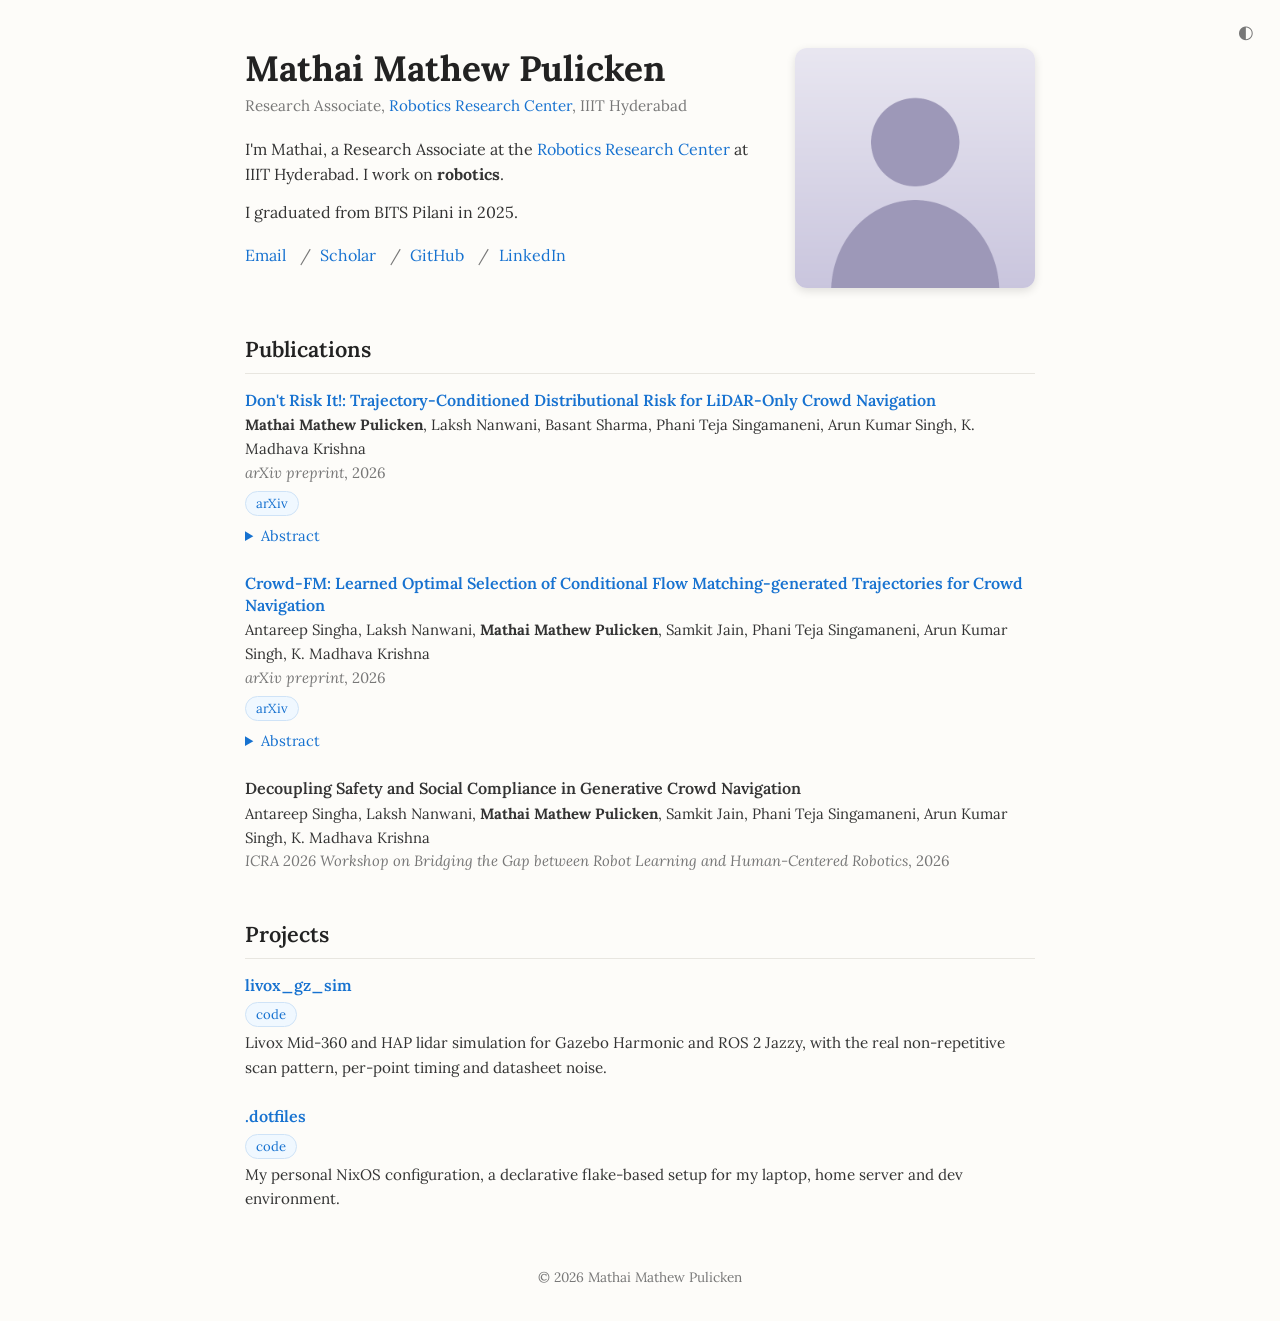
==== index.html @ 8f1a573b "initial commit" ====
<!DOCTYPE html>
<html lang="en">
<head>
  <meta charset="utf-8">
  <meta name="viewport" content="width=device-width, initial-scale=1">
  <title>Mathai Mathew Pulicken</title>
  <meta name="description" content="Mathai Mathew Pulicken, Research Associate at the Robotics Research Center, IIIT Hyderabad.">
  <meta name="theme-color" content="#fdfcf9">
  <link rel="preconnect" href="https://fonts.googleapis.com">
  <link rel="preconnect" href="https://fonts.gstatic.com" crossorigin>
  <link rel="stylesheet" href="https://fonts.googleapis.com/css2?family=Lora:ital,wght@0,400..700;1,400..700&display=swap">
  <link rel="stylesheet" href="style.css">
  <script>
    /* set the theme before first paint to avoid a flash */
    try {
      var t = localStorage.getItem("theme");
      if (!t && window.matchMedia("(prefers-color-scheme: dark)").matches) t = "dark";
      if (t) document.documentElement.dataset.theme = t;
    } catch (e) {}
  </script>
</head>
<body>
<button class="theme-toggle" type="button" aria-label="Toggle dark mode">◐</button>

<main class="container">

  <header class="profile">
    <img class="photo" src="assets/prof_pic.png" alt="Photo of Mathai Mathew Pulicken" width="240" height="240">
    <div class="about">
      <h1>Mathai Mathew Pulicken</h1>
      <p class="role">Research Associate, <a href="https://robotics.iiit.ac.in/">Robotics Research Center</a>, IIIT Hyderabad</p>
      <p>
        I'm Mathai, a Research Associate at the
        <a href="https://robotics.iiit.ac.in/">Robotics Research Center</a> at IIIT Hyderabad.
        I work on <strong>robotics</strong>. <!-- TODO: one-line research focus -->
      </p>
      <p>I graduated from BITS Pilani in 2025.</p>
      <!-- TODO: second paragraph on longer-term interests and things outside research -->
      <p class="links">
        <a href="mailto:mathewp8616@gmail.com">Email</a>
        <a href="https://scholar.google.com/citations?user=HgS-NVwAAAAJ">Scholar</a>
        <a href="https://github.com/mathaimp">GitHub</a>
        <a href="https://www.linkedin.com/in/mathai-mathew-pulicken/">LinkedIn</a>
      </p>
    </div>
  </header>

  <section id="publications">
    <h2>Publications</h2>
    <ol class="entries">

      <li class="entry">
        <div class="title"><a href="https://arxiv.org/abs/2610.40050">Don't Risk It!: Trajectory-Conditioned Distributional Risk for LiDAR-Only Crowd Navigation</a></div>
        <div class="authors"><strong>Mathai Mathew Pulicken</strong>, Laksh Nanwani, Basant Sharma, Phani Teja Singamaneni, Arun Kumar Singh, K. Madhava Krishna</div>
        <div class="venue"><em>arXiv preprint</em>, 2026</div>
        <div class="pills"><a href="https://arxiv.org/abs/2610.40050">arXiv</a></div>
        <details>
          <summary>Abstract</summary>
          <p>Efficient crowd navigation requires anticipating dynamic collision-free space without relying on fragile object tracking. We propose the Don't Risk It Planner (DRIP), an end-to-end LiDAR-only planning framework that couples occupancy forecasting with trajectory-conditioned clearance and uncertainty estimation. Operating directly on LiDAR-derived occupancy grid histories, DRIP predicts a distribution over minimum robot-obstacle clearance for candidate control sequences to evaluate collision risk. The model is trained using a risk cost that grounds predictive uncertainty directly in empirical collision outcomes rather than geometric regression alone. In closed-loop experiments with up to 45 pedestrians, DRIP achieves higher success rates with fewer collisions and reduced freezing behavior compared to state-of-the-art baselines.</p>
        </details>
      </li>

      <li class="entry">
        <div class="title"><a href="https://arxiv.org/abs/2602.06698">Crowd-FM: Learned Optimal Selection of Conditional Flow Matching-generated Trajectories for Crowd Navigation</a></div>
        <div class="authors">Antareep Singha, Laksh Nanwani, <strong>Mathai Mathew Pulicken</strong>, Samkit Jain, Phani Teja Singamaneni, Arun Kumar Singh, K. Madhava Krishna</div>
        <div class="venue"><em>arXiv preprint</em>, 2026</div>
        <div class="pills"><a href="https://arxiv.org/abs/2602.06698">arXiv</a></div>
        <details>
          <summary>Abstract</summary>
          <p>Safe and computationally efficient local planning for mobile robots in dense, unstructured human crowds remains a fundamental challenge. Moreover, ensuring that robot trajectories are similar to how a human moves will increase the acceptance of the robot in human environments. In this paper, we present Crowd-FM, a learning-based approach to address both safety and human-likeness challenges. Our approach has two novel components. First, we train a Conditional Flow-Matching (CFM) policy over a dataset of optimally controlled trajectories to learn a set of collision-free primitives that a robot can choose at any given scenario. The chosen optimal control solver can generate multi-modal collision-free trajectories, allowing the CFM policy to learn a diverse set of maneuvers. Secondly, we learn a score function over a dataset of human demonstration trajectories that provides a human-likeness score for the flow primitives. At inference time, computing the optimal trajectory requires selecting the one with the highest score.</p>
        </details>
      </li>

      <li class="entry">
        <div class="title">Decoupling Safety and Social Compliance in Generative Crowd Navigation</div>
        <!-- TODO: confirm full author list (Scholar truncates it) -->
        <div class="authors">Antareep Singha, Laksh Nanwani, <strong>Mathai Mathew Pulicken</strong>, Samkit Jain, Phani Teja Singamaneni, Arun Kumar Singh, K. Madhava Krishna</div>
        <div class="venue"><em>ICRA 2026 Workshop on Bridging the Gap between Robot Learning and Human-Centered Robotics</em>, 2026</div>
      </li>

    </ol>
  </section>

  <section id="projects">
    <h2>Projects</h2>
    <ol class="entries">

      <li class="entry">
        <div class="title"><a href="https://github.com/mathaimp/livox_gz_sim">livox_gz_sim</a></div>
        <div class="pills"><a href="https://github.com/mathaimp/livox_gz_sim">code</a></div>
        <p class="summary">Livox Mid-360 and HAP lidar simulation for Gazebo Harmonic and ROS 2 Jazzy, with the real non-repetitive scan pattern, per-point timing and datasheet noise.</p>
      </li>

      <li class="entry">
        <div class="title"><a href="https://github.com/mathaimp/.dotfiles">.dotfiles</a></div>
        <div class="pills"><a href="https://github.com/mathaimp/.dotfiles">code</a></div>
        <p class="summary">My personal NixOS configuration, a declarative flake-based setup for my laptop, home server and dev environment.</p>
      </li>

    </ol>
  </section>

  <footer>© 2026 Mathai Mathew Pulicken</footer>
</main>

<script>
  (function () {
    var root = document.documentElement;
    document.querySelector(".theme-toggle").addEventListener("click", function () {
      var next = root.dataset.theme === "dark" ? "light" : "dark";
      root.dataset.theme = next;
      try { localStorage.setItem("theme", next); } catch (e) {}
    });
  })();
</script>
</body>
</html>
---- style.css ----
:root {
  color-scheme: light;
  --bg: #fdfcf9;
  --text: #333;
  --heading: #222;
  --muted: #777;
  --rule: #e8e6e0;
  --link: #1772d0;
  --link-hover: #f09228;
  --pill-bg: #f0f8ff;
  --pill-border: #cfe3f7;
}
:root[data-theme="dark"] {
  color-scheme: dark;
  --bg: #1a1b1e;
  --text: #d6d4cf;
  --heading: #f2f0eb;
  --muted: #8d8b86;
  --rule: #2b2c30;
  --link: #6aaef5;
  --link-hover: #ffb29e;
  --pill-bg: #26272b;
  --pill-border: #34353a;
}

* { box-sizing: border-box; }

body {
  margin: 0;
  background: var(--bg);
  color: var(--text);
  font-family: "Lora", Georgia, serif;
  font-size: 16px;
  line-height: 1.6;
  -webkit-font-smoothing: antialiased;
}

.container { max-width: 850px; margin: 0 auto; padding: 48px 30px 32px; }

a { color: var(--link); text-decoration: none; transition: color .15s; }
a:hover { color: var(--link-hover); text-decoration: underline; text-underline-offset: 2px; }
a:focus-visible, button:focus-visible, summary:focus-visible {
  outline: 2px solid var(--link); outline-offset: 2px; border-radius: 2px;
}

h1 { margin: 0 0 4px; font-size: clamp(1.6rem, 1.2rem + 1.6vw, 2.2rem); line-height: 1.2; color: var(--heading); }
h2 {
  margin: 44px 0 16px; padding-bottom: 6px;
  font-size: 1.35rem; font-weight: 600; color: var(--heading);
  border-bottom: 1px solid var(--rule);
}

.theme-toggle {
  position: absolute; top: 14px; right: 16px;
  width: 36px; height: 36px; padding: 0;
  border: 1px solid transparent; border-radius: 50%;
  background: none; color: var(--muted); font-size: 18px; cursor: pointer;
}
.theme-toggle:hover { color: var(--link-hover); border-color: var(--rule); }

.profile { display: flex; flex-direction: row-reverse; gap: 40px; align-items: flex-start; }
.photo { flex-shrink: 0; width: 240px; height: 240px; object-fit: cover; border-radius: 12px; box-shadow: 0 3px 10px rgba(0,0,0,.12); }
.about { flex: 1; min-width: 0; }
.about p { margin: 0 0 12px; }
.role { color: var(--muted); font-size: .95rem; margin-bottom: 18px !important; }
.links { margin-top: 18px !important; }
.links a + a::before { content: "/"; margin: 0 .6rem; color: var(--muted); }

.entries { list-style: none; margin: 0; padding: 0; }
.entry { margin-bottom: 26px; }
.title { font-weight: 600; line-height: 1.35; }
.authors { font-size: .93rem; margin-top: 2px; }
.venue { font-size: .93rem; color: var(--muted); }
.summary { margin: 4px 0 0; font-size: .95rem; }

.pills { margin-top: 6px; display: flex; gap: 8px; flex-wrap: wrap; }
.pills a {
  padding: 1px 10px; font-size: .82rem;
  background: var(--pill-bg); border: 1px solid var(--pill-border); border-radius: 999px;
}
.pills a:hover { text-decoration: none; }

details { margin-top: 8px; font-size: .92rem; }
summary { cursor: pointer; color: var(--link); width: max-content; }
details p { margin: 8px 0 0; text-align: justify; hyphens: auto; }

footer { margin-top: 56px; color: var(--muted); font-size: .85rem; text-align: center; }

@media (max-width: 640px) {
  .profile { flex-direction: column-reverse; align-items: center; gap: 24px; }
  .photo { width: 180px; height: 180px; }
  .about { width: 100%; }
  details p { text-align: left; }
}
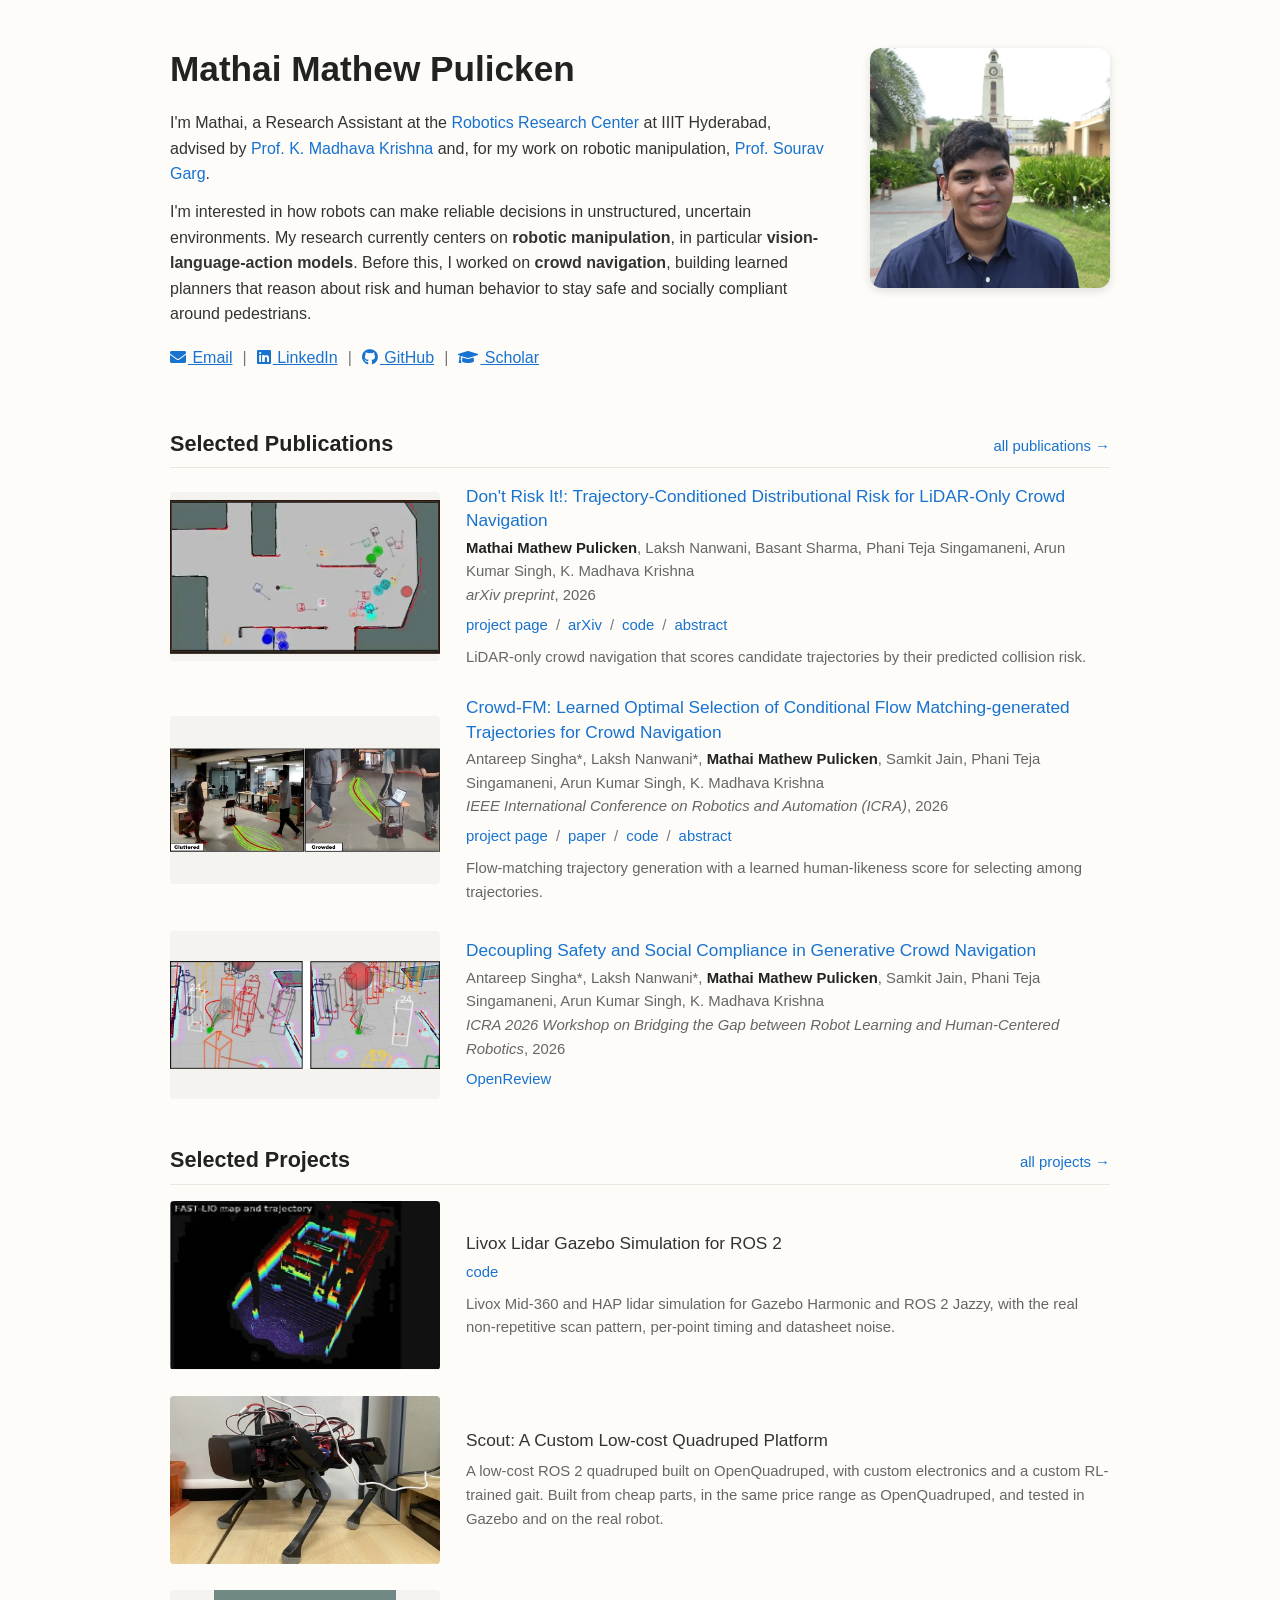
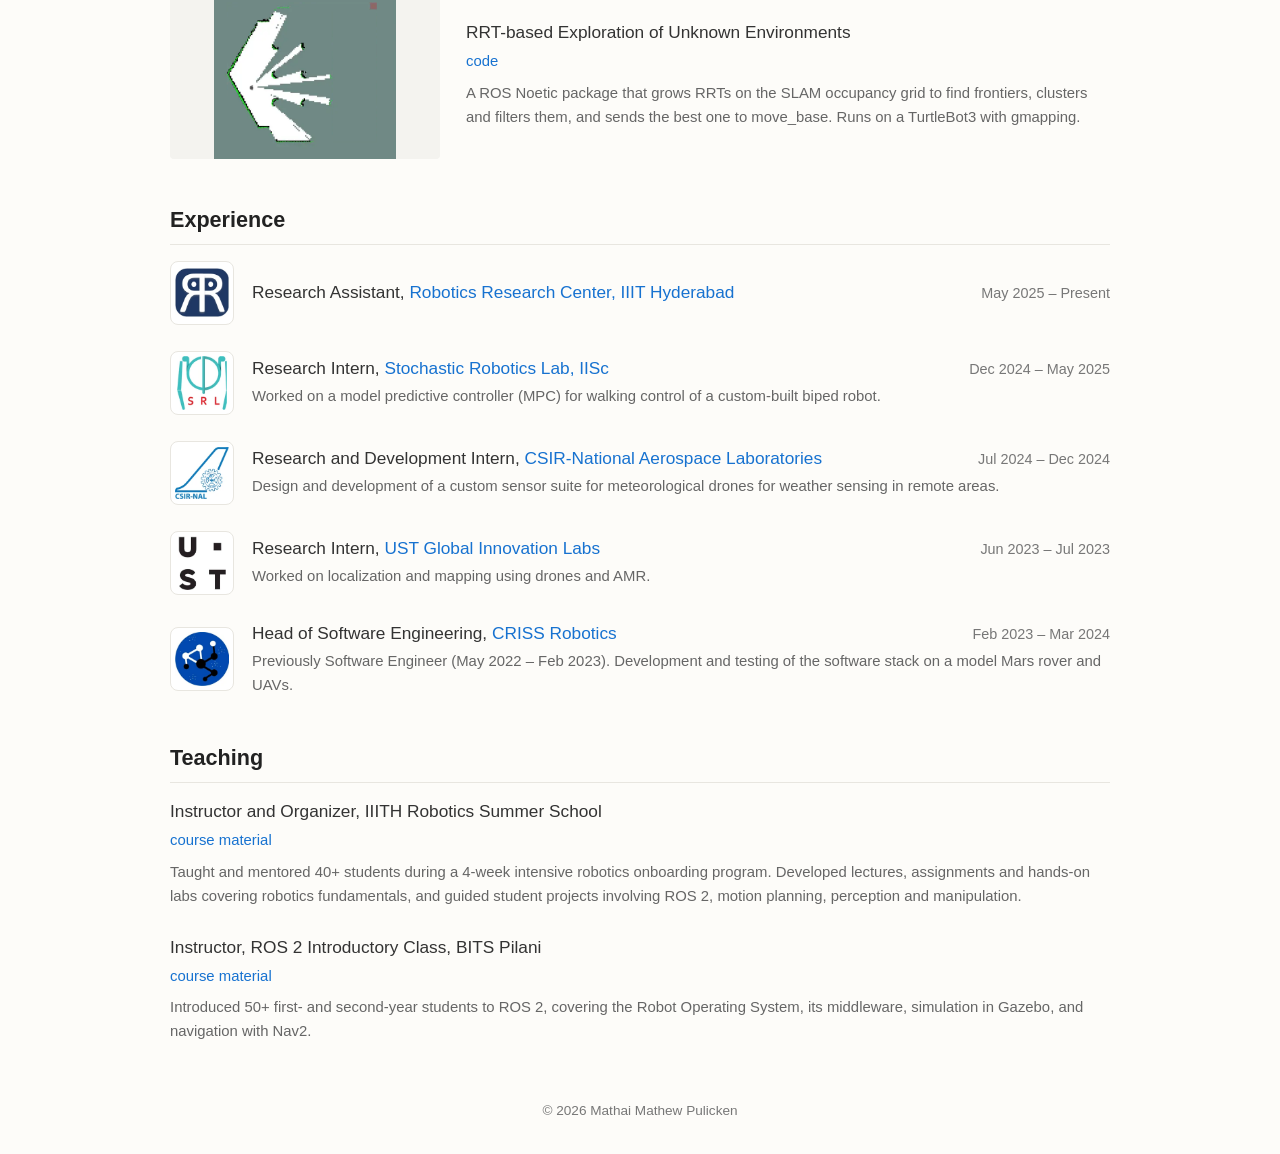
==== commit cb25bed9: "Added Info" ====
--- a/index.html
+++ b/index.html
@@ -4,97 +4,178 @@
   <meta charset="utf-8">
   <meta name="viewport" content="width=device-width, initial-scale=1">
   <title>Mathai Mathew Pulicken</title>
-  <meta name="description" content="Mathai Mathew Pulicken, Research Associate at the Robotics Research Center, IIIT Hyderabad.">
+  <meta name="description" content="Mathai Mathew Pulicken, Research Assistant at the Robotics Research Center, IIIT Hyderabad.">
   <meta name="theme-color" content="#fdfcf9">
-  <link rel="preconnect" href="https://fonts.googleapis.com">
-  <link rel="preconnect" href="https://fonts.gstatic.com" crossorigin>
-  <link rel="stylesheet" href="https://fonts.googleapis.com/css2?family=Lora:ital,wght@0,400..700;1,400..700&display=swap">
-  <link rel="stylesheet" href="style.css">
-  <script>
-    /* set the theme before first paint to avoid a flash */
-    try {
-      var t = localStorage.getItem("theme");
-      if (!t && window.matchMedia("(prefers-color-scheme: dark)").matches) t = "dark";
-      if (t) document.documentElement.dataset.theme = t;
-    } catch (e) {}
-  </script>
+  <link rel="stylesheet" href="https://cdnjs.cloudflare.com/ajax/libs/font-awesome/5.15.4/css/all.min.css">
+  <link rel="icon" type="image/svg+xml" href="favicon.svg">
+  <link rel="icon" href="favicon.ico" sizes="48x48 32x32 16x16">
+  <link rel="stylesheet" href="style.css?v=18">
 </head>
 <body>
-<button class="theme-toggle" type="button" aria-label="Toggle dark mode">◐</button>
 
 <main class="container">
 
   <header class="profile">
-    <img class="photo" src="assets/prof_pic.png" alt="Photo of Mathai Mathew Pulicken" width="240" height="240">
+    <img class="photo" src="assets/prof_pic.webp" alt="Photo of Mathai Mathew Pulicken" width="240" height="240">
     <div class="about">
       <h1>Mathai Mathew Pulicken</h1>
-      <p class="role">Research Associate, <a href="https://robotics.iiit.ac.in/">Robotics Research Center</a>, IIIT Hyderabad</p>
       <p>
-        I'm Mathai, a Research Associate at the
-        <a href="https://robotics.iiit.ac.in/">Robotics Research Center</a> at IIIT Hyderabad.
-        I work on <strong>robotics</strong>. <!-- TODO: one-line research focus -->
+        I'm Mathai, a Research Assistant at the
+        <a href="https://robotics.iiit.ac.in/">Robotics Research Center</a> at IIIT Hyderabad, advised by <a href="https://scholar.google.com/citations?user=QDuPGHwAAAAJ">Prof. K. Madhava Krishna</a> and, for my work on robotic manipulation, <a href="https://scholar.google.com/citations?user=oVS3HHIAAAAJ&amp;hl=en">Prof. Sourav Garg</a>.
       </p>
-      <p>I graduated from BITS Pilani in 2025.</p>
-      <!-- TODO: second paragraph on longer-term interests and things outside research -->
+      <p>
+        I'm interested in how robots can make reliable decisions in unstructured, uncertain environments.
+        My research currently centers on <strong>robotic manipulation</strong>, in particular <strong>vision-language-action models</strong>.
+        <!-- TODO: add etv to the line above once expanded -->
+        Before this, I worked on <strong>crowd navigation</strong>, building learned planners that reason about risk and human behavior to stay safe and socially compliant around pedestrians.
+        <!-- TODO: optional sentence on longer-term interests -->
+      </p>
       <p class="links">
-        <a href="mailto:mathewp8616@gmail.com">Email</a>
-        <a href="https://scholar.google.com/citations?user=HgS-NVwAAAAJ">Scholar</a>
-        <a href="https://github.com/mathaimp">GitHub</a>
-        <a href="https://www.linkedin.com/in/mathai-mathew-pulicken/">LinkedIn</a>
+        <a href="mailto:mathewp8616@gmail.com"><i class="fas fa-envelope"></i> Email</a>
+        <span class="sep">|</span>
+        <a href="https://www.linkedin.com/in/mathai-mathew-pulicken/"><i class="fab fa-linkedin"></i> LinkedIn</a>
+        <span class="sep">|</span>
+        <a href="https://github.com/mathaimp"><i class="fab fa-github"></i> GitHub</a>
+        <span class="sep">|</span>
+        <a href="https://scholar.google.com/citations?user=HgS-NVwAAAAJ"><i class="fas fa-graduation-cap"></i> Scholar</a>
       </p>
     </div>
   </header>
 
   <section id="publications">
-    <h2>Publications</h2>
+    <div class="section-head"><h2>Selected Publications</h2><a class="all" href="publications.html">all publications →</a></div>
     <ol class="entries">
 
-      <li class="entry">
+      <li class="entry has-thumb">
+        <a class="thumb" href="https://arxiv.org/abs/2610.40050"><img src="assets/img/drip.webp" alt="DRIP planning among pedestrians in simulation" loading="lazy"></a>
+        <div class="body">
         <div class="title"><a href="https://arxiv.org/abs/2610.40050">Don't Risk It!: Trajectory-Conditioned Distributional Risk for LiDAR-Only Crowd Navigation</a></div>
         <div class="authors"><strong>Mathai Mathew Pulicken</strong>, Laksh Nanwani, Basant Sharma, Phani Teja Singamaneni, Arun Kumar Singh, K. Madhava Krishna</div>
         <div class="venue"><em>arXiv preprint</em>, 2026</div>
-        <div class="pills"><a href="https://arxiv.org/abs/2610.40050">arXiv</a></div>
-        <details>
-          <summary>Abstract</summary>
-          <p>Efficient crowd navigation requires anticipating dynamic collision-free space without relying on fragile object tracking. We propose the Don't Risk It Planner (DRIP), an end-to-end LiDAR-only planning framework that couples occupancy forecasting with trajectory-conditioned clearance and uncertainty estimation. Operating directly on LiDAR-derived occupancy grid histories, DRIP predicts a distribution over minimum robot-obstacle clearance for candidate control sequences to evaluate collision risk. The model is trained using a risk cost that grounds predictive uncertainty directly in empirical collision outcomes rather than geometric regression alone. In closed-loop experiments with up to 45 pedestrians, DRIP achieves higher success rates with fewer collisions and reduced freezing behavior compared to state-of-the-art baselines.</p>
-        </details>
+        <div class="pills"><a href="https://dont-risk-it-planner.github.io">project page</a><a href="https://arxiv.org/abs/2610.40050">arXiv</a><a href="https://github.com/dont-risk-it-planner/drip">code</a><a href="#" class="abs-toggle" aria-expanded="false">abstract</a></div>
+        <p class="summary">LiDAR-only crowd navigation that scores candidate trajectories by their predicted collision risk.</p>
+        <div class="abstract" hidden><p>Efficient crowd navigation requires anticipating dynamic collision-free space without relying on fragile object tracking. We propose the Don't Risk It Planner (DRIP), an end-to-end LiDAR-only planning framework that couples occupancy forecasting with trajectory-conditioned clearance and uncertainty estimation. Operating directly on LiDAR-derived occupancy grid histories, DRIP predicts a distribution over minimum robot-obstacle clearance for candidate control sequences to evaluate collision risk. The model is trained using a risk cost that grounds predictive uncertainty directly in empirical collision outcomes rather than geometric regression alone. In closed-loop experiments with up to 45 pedestrians, DRIP achieves higher success rates with fewer collisions and reduced freezing behavior compared to state-of-the-art baselines.</p></div>
+      </div>
       </li>
 
-      <li class="entry">
-        <div class="title"><a href="https://arxiv.org/abs/2602.06698">Crowd-FM: Learned Optimal Selection of Conditional Flow Matching-generated Trajectories for Crowd Navigation</a></div>
-        <div class="authors">Antareep Singha, Laksh Nanwani, <strong>Mathai Mathew Pulicken</strong>, Samkit Jain, Phani Teja Singamaneni, Arun Kumar Singh, K. Madhava Krishna</div>
-        <div class="venue"><em>arXiv preprint</em>, 2026</div>
-        <div class="pills"><a href="https://arxiv.org/abs/2602.06698">arXiv</a></div>
-        <details>
-          <summary>Abstract</summary>
-          <p>Safe and computationally efficient local planning for mobile robots in dense, unstructured human crowds remains a fundamental challenge. Moreover, ensuring that robot trajectories are similar to how a human moves will increase the acceptance of the robot in human environments. In this paper, we present Crowd-FM, a learning-based approach to address both safety and human-likeness challenges. Our approach has two novel components. First, we train a Conditional Flow-Matching (CFM) policy over a dataset of optimally controlled trajectories to learn a set of collision-free primitives that a robot can choose at any given scenario. The chosen optimal control solver can generate multi-modal collision-free trajectories, allowing the CFM policy to learn a diverse set of maneuvers. Secondly, we learn a score function over a dataset of human demonstration trajectories that provides a human-likeness score for the flow primitives. At inference time, computing the optimal trajectory requires selecting the one with the highest score.</p>
-        </details>
+      <li class="entry has-thumb">
+        <a class="thumb" href="https://doi.org/10.1109/ICRA57385.2026.11696381"><img src="assets/img/crowdfm.webp" alt="Crowd-FM trajectories on a real robot in a cluttered and a crowded scene" loading="lazy"></a>
+        <div class="body">
+        <div class="title"><a href="https://doi.org/10.1109/ICRA57385.2026.11696381">Crowd-FM: Learned Optimal Selection of Conditional Flow Matching-generated Trajectories for Crowd Navigation</a></div>
+        <div class="authors">Antareep Singha*, Laksh Nanwani*, <strong>Mathai Mathew Pulicken</strong>, Samkit Jain, Phani Teja Singamaneni, Arun Kumar Singh, K. Madhava Krishna</div>
+        <div class="venue"><em>IEEE International Conference on Robotics and Automation (ICRA)</em>, 2026</div>
+        <div class="pills"><a href="https://smart-wheelchair-rrc.github.io/crowdfm-webpage/">project page</a><a href="https://doi.org/10.1109/ICRA57385.2026.11696381">paper</a><a href="https://github.com/Smart-Wheelchair-RRC/crowd-fm">code</a><a href="#" class="abs-toggle" aria-expanded="false">abstract</a></div>
+        <p class="summary">Flow-matching trajectory generation with a learned human-likeness score for selecting among trajectories.</p>
+        <div class="abstract" hidden><p>Safe and computationally efficient local planning for mobile robots in dense, unstructured human crowds remains a fundamental challenge. Moreover, ensuring that robot trajectories are similar to how a human moves will increase the acceptance of the robot in human environments. In this paper, we present Crowd-FM, a learning-based approach to address both safety and human-likeness challenges. Our approach has two novel components. First, we train a Conditional Flow-Matching (CFM) policy over a dataset of optimally controlled trajectories to learn a set of collision-free primitives that a robot can choose at any given scenario. The chosen optimal control solver can generate multi-modal collision-free trajectories, allowing the CFM policy to learn a diverse set of maneuvers. Secondly, we learn a score function over a dataset of human demonstration trajectories that provides a human-likeness score for the flow primitives. At inference time, computing the optimal trajectory requires selecting the one with the highest score.</p></div>
+      </div>
       </li>
 
-      <li class="entry">
-        <div class="title">Decoupling Safety and Social Compliance in Generative Crowd Navigation</div>
-        <!-- TODO: confirm full author list (Scholar truncates it) -->
-        <div class="authors">Antareep Singha, Laksh Nanwani, <strong>Mathai Mathew Pulicken</strong>, Samkit Jain, Phani Teja Singamaneni, Arun Kumar Singh, K. Madhava Krishna</div>
+      <li class="entry has-thumb">
+        <a class="thumb" href="https://openreview.net/forum?id=SydJVHa2wr"><img src="assets/img/decoupling.webp" alt="Candidate trajectories in a simulated crowd with tracked pedestrians" loading="lazy"></a>
+        <div class="body">
+        <div class="title"><a href="https://openreview.net/forum?id=SydJVHa2wr">Decoupling Safety and Social Compliance in Generative Crowd Navigation</a></div>
+        <div class="authors">Antareep Singha*, Laksh Nanwani*, <strong>Mathai Mathew Pulicken</strong>, Samkit Jain, Phani Teja Singamaneni, Arun Kumar Singh, K. Madhava Krishna</div>
         <div class="venue"><em>ICRA 2026 Workshop on Bridging the Gap between Robot Learning and Human-Centered Robotics</em>, 2026</div>
+        <div class="pills"><a href="https://openreview.net/forum?id=SydJVHa2wr">OpenReview</a></div>
+        </div>
       </li>
 
     </ol>
   </section>
 
   <section id="projects">
-    <h2>Projects</h2>
+    <div class="section-head"><h2>Selected Projects</h2><a class="all" href="projects.html">all projects →</a></div>
+    <ol class="entries">
+
+      <li class="entry has-thumb">
+        <a class="thumb" href="https://github.com/mathaimp/livox_gz_sim"><img src="assets/img/livox.webp" alt="FAST-LIO point-cloud map built from a simulated Livox HAP" loading="lazy"></a>
+        <div class="body">
+        <div class="title">Livox Lidar Gazebo Simulation for ROS 2</div>
+        <div class="pills"><a href="https://github.com/mathaimp/livox_gz_sim">code</a></div>
+        <p class="summary">Livox Mid-360 and HAP lidar simulation for Gazebo Harmonic and ROS 2 Jazzy, with the real non-repetitive scan pattern, per-point timing and datasheet noise.</p>
+      </div>
+      </li>
+
+      <li class="entry has-thumb">
+        <div class="thumb"><img src="assets/img/scout.webp" alt="Scout, a 3D-printed quadruped robot with exposed wiring on a lab bench" loading="lazy"></div>
+        <div class="body">
+        <div class="title">Scout: A Custom Low-cost Quadruped Platform</div>
+        <p class="summary">A low-cost ROS 2 quadruped built on OpenQuadruped, with custom electronics and a custom RL-trained gait. Built from cheap parts, in the same price range as OpenQuadruped, and tested in Gazebo and on the real robot.</p>
+      </div>
+      </li>
+
+      <li class="entry has-thumb">
+        <a class="thumb" href="https://github.com/mathaimp/rrt_explorer"><img src="assets/img/rrt.webp" alt="TurtleBot3 exploring turtlebot3_world in Gazebo, with the RRT tree, frontier clusters and planned path overlaid" loading="lazy"></a>
+        <div class="body">
+        <div class="title">RRT-based Exploration of Unknown Environments</div>
+        <div class="pills"><a href="https://github.com/mathaimp/rrt_explorer">code</a></div>
+        <p class="summary">A ROS Noetic package that grows RRTs on the SLAM occupancy grid to find frontiers, clusters and filters them, and sends the best one to move_base. Runs on a TurtleBot3 with gmapping.</p>
+      </div>
+      </li>
+
+    </ol>
+  </section>
+
+  <section id="experience">
+    <h2>Experience</h2>
+    <ol class="entries">
+
+      <li class="entry has-logo">
+        <img class="logo" src="assets/logos/rrc.webp" alt="Robotics Research Center logo" loading="lazy">
+        <div class="body">
+          <div class="exp-head"><div class="title">Research Assistant, <a href="https://robotics.iiit.ac.in/">Robotics Research Center, IIIT Hyderabad</a></div><span class="date">May 2025 – Present</span></div>
+        </div>
+      </li>
+
+      <li class="entry has-logo">
+        <img class="logo" src="assets/logos/stoch.webp" alt="Stochastic Robotics Lab logo" loading="lazy">
+        <div class="body">
+          <div class="exp-head"><div class="title">Research Intern, <a href="https://www.stochlab.com/">Stochastic Robotics Lab, IISc</a></div><span class="date">Dec 2024 – May 2025</span></div>
+          <p class="summary">Worked on a model predictive controller (MPC) for walking control of a custom-built biped robot.</p>
+        </div>
+      </li>
+
+      <li class="entry has-logo">
+        <img class="logo" src="assets/logos/nal.webp" alt="CSIR-NAL logo" loading="lazy">
+        <div class="body">
+          <div class="exp-head"><div class="title">Research and Development Intern, <a href="https://www.nal.res.in/">CSIR-National Aerospace Laboratories</a></div><span class="date">Jul 2024 – Dec 2024</span></div>
+          <p class="summary">Design and development of a custom sensor suite for meteorological drones for weather sensing in remote areas.</p>
+        </div>
+      </li>
+
+      <li class="entry has-logo">
+        <img class="logo" src="assets/logos/ust.webp" alt="UST logo" loading="lazy">
+        <div class="body">
+          <div class="exp-head"><div class="title">Research Intern, <a href="https://www.ust.com/">UST Global Innovation Labs</a></div><span class="date">Jun 2023 – Jul 2023</span></div>
+          <p class="summary">Worked on localization and mapping using drones and AMR.</p>
+        </div>
+      </li>
+
+      <li class="entry has-logo">
+        <img class="logo" src="assets/logos/criss.webp" alt="CRISS Robotics logo" loading="lazy">
+        <div class="body">
+          <div class="exp-head"><div class="title">Head of Software Engineering, <a href="https://criss-robotics.in/">CRISS Robotics</a></div><span class="date">Feb 2023 – Mar 2024</span></div>
+          <p class="summary">Previously Software Engineer (May 2022 – Feb 2023). Development and testing of the software stack on a model Mars rover and UAVs.</p>
+        </div>
+      </li>
+
+    </ol>
+  </section>
+
+  <section id="teaching">
+    <h2>Teaching</h2>
     <ol class="entries">
 
       <li class="entry">
-        <div class="title"><a href="https://github.com/mathaimp/livox_gz_sim">livox_gz_sim</a></div>
-        <div class="pills"><a href="https://github.com/mathaimp/livox_gz_sim">code</a></div>
-        <p class="summary">Livox Mid-360 and HAP lidar simulation for Gazebo Harmonic and ROS 2 Jazzy, with the real non-repetitive scan pattern, per-point timing and datasheet noise.</p>
+        <div class="title">Instructor and Organizer, IIITH Robotics Summer School</div>
+        <div class="pills"><a href="https://github.com/RoboticsIIITH/summer-school-2026">course material</a></div>
+        <p class="summary">Taught and mentored 40+ students during a 4-week intensive robotics onboarding program. Developed lectures, assignments and hands-on labs covering robotics fundamentals, and guided student projects involving ROS 2, motion planning, perception and manipulation.</p>
       </li>
 
       <li class="entry">
-        <div class="title"><a href="https://github.com/mathaimp/.dotfiles">.dotfiles</a></div>
-        <div class="pills"><a href="https://github.com/mathaimp/.dotfiles">code</a></div>
-        <p class="summary">My personal NixOS configuration, a declarative flake-based setup for my laptop, home server and dev environment.</p>
+        <div class="title">Instructor, ROS 2 Introductory Class, BITS Pilani</div>
+        <div class="pills"><a href="https://github.com/CRISS-Robotics/learn-ros">course material</a></div>
+        <p class="summary">Introduced 50+ first- and second-year students to ROS 2, covering the Robot Operating System, its middleware, simulation in Gazebo, and navigation with Nav2.</p>
       </li>
 
     </ol>
@@ -104,14 +185,15 @@
 </main>
 
 <script>
-  (function () {
-    var root = document.documentElement;
-    document.querySelector(".theme-toggle").addEventListener("click", function () {
-      var next = root.dataset.theme === "dark" ? "light" : "dark";
-      root.dataset.theme = next;
-      try { localStorage.setItem("theme", next); } catch (e) {}
+  document.querySelectorAll(".abs-toggle").forEach(function (a) {
+    a.addEventListener("click", function (e) {
+      e.preventDefault();
+      var box = a.closest(".body").querySelector(".abstract");
+      var open = box.hidden;
+      box.hidden = !open;
+      a.setAttribute("aria-expanded", String(open));
     });
-  })();
+  });
 </script>
 </body>
 </html>
--- a/style.css
+++ b/style.css
@@ -1,26 +1,15 @@
 :root {
-  color-scheme: light;
   --bg: #fdfcf9;
   --text: #333;
   --heading: #222;
   --muted: #777;
+  --muted-2: #666;
+  --thumb-bg: #f4f3ef;
   --rule: #e8e6e0;
   --link: #1772d0;
   --link-hover: #f09228;
   --pill-bg: #f0f8ff;
   --pill-border: #cfe3f7;
-}
-:root[data-theme="dark"] {
-  color-scheme: dark;
-  --bg: #1a1b1e;
-  --text: #d6d4cf;
-  --heading: #f2f0eb;
-  --muted: #8d8b86;
-  --rule: #2b2c30;
-  --link: #6aaef5;
-  --link-hover: #ffb29e;
-  --pill-bg: #26272b;
-  --pill-border: #34353a;
 }
 
 * { box-sizing: border-box; }
@@ -29,13 +18,13 @@
   margin: 0;
   background: var(--bg);
   color: var(--text);
-  font-family: "Lora", Georgia, serif;
+  font-family: Arial, "Helvetica Neue", Helvetica, "Liberation Sans", sans-serif;
   font-size: 16px;
   line-height: 1.6;
   -webkit-font-smoothing: antialiased;
 }
 
-.container { max-width: 850px; margin: 0 auto; padding: 48px 30px 32px; }
+.container { max-width: 1000px; margin: 0 auto; padding: 48px 30px 32px; }
 
 a { color: var(--link); text-decoration: none; transition: color .15s; }
 a:hover { color: var(--link-hover); text-decoration: underline; text-underline-offset: 2px; }
@@ -43,20 +32,12 @@
   outline: 2px solid var(--link); outline-offset: 2px; border-radius: 2px;
 }
 
-h1 { margin: 0 0 4px; font-size: clamp(1.6rem, 1.2rem + 1.6vw, 2.2rem); line-height: 1.2; color: var(--heading); }
+h1 { margin: 0 0 20px; font-size: clamp(1.6rem, 1.2rem + 1.6vw, 2.2rem); line-height: 1.2; color: var(--heading); }
 h2 {
   margin: 44px 0 16px; padding-bottom: 6px;
   font-size: 1.35rem; font-weight: 600; color: var(--heading);
   border-bottom: 1px solid var(--rule);
 }
-
-.theme-toggle {
-  position: absolute; top: 14px; right: 16px;
-  width: 36px; height: 36px; padding: 0;
-  border: 1px solid transparent; border-radius: 50%;
-  background: none; color: var(--muted); font-size: 18px; cursor: pointer;
-}
-.theme-toggle:hover { color: var(--link-hover); border-color: var(--rule); }
 
 .profile { display: flex; flex-direction: row-reverse; gap: 40px; align-items: flex-start; }
 .photo { flex-shrink: 0; width: 240px; height: 240px; object-fit: cover; border-radius: 12px; box-shadow: 0 3px 10px rgba(0,0,0,.12); }
@@ -64,25 +45,23 @@
 .about p { margin: 0 0 12px; }
 .role { color: var(--muted); font-size: .95rem; margin-bottom: 18px !important; }
 .links { margin-top: 18px !important; }
-.links a + a::before { content: "/"; margin: 0 .6rem; color: var(--muted); }
+.links a { text-decoration: underline; }
+.links i { margin-right: 2px; }
+.links .sep { margin: 0 .35rem; color: var(--muted); }
 
 .entries { list-style: none; margin: 0; padding: 0; }
 .entry { margin-bottom: 26px; }
-.title { font-weight: 600; line-height: 1.35; }
-.authors { font-size: .93rem; margin-top: 2px; }
-.venue { font-size: .93rem; color: var(--muted); }
-.summary { margin: 4px 0 0; font-size: .95rem; }
+.title { font-size: 1.08rem; font-weight: 500; line-height: 1.4; }
+.authors { font-size: .93rem; margin-top: 4px; color: var(--muted-2); }
+.authors strong { color: var(--heading); }
+.venue { font-size: .93rem; color: var(--muted-2); }
+.summary { margin: 8px 0 0; font-size: .93rem; color: var(--muted-2); }
 
-.pills { margin-top: 6px; display: flex; gap: 8px; flex-wrap: wrap; }
-.pills a {
-  padding: 1px 10px; font-size: .82rem;
-  background: var(--pill-bg); border: 1px solid var(--pill-border); border-radius: 999px;
-}
+.pills { margin-top: 6px; font-size: .93rem; }
+.pills a + a::before { content: "/"; margin: 0 .5rem; color: var(--muted); display: inline-block; }
 .pills a:hover { text-decoration: none; }
+.abstract p { margin: 10px 0 0; font-size: .9rem; color: var(--muted-2); text-align: justify; hyphens: auto; }
 
-details { margin-top: 8px; font-size: .92rem; }
-summary { cursor: pointer; color: var(--link); width: max-content; }
-details p { margin: 8px 0 0; text-align: justify; hyphens: auto; }
 
 footer { margin-top: 56px; color: var(--muted); font-size: .85rem; text-align: center; }
 
@@ -90,5 +69,45 @@
   .profile { flex-direction: column-reverse; align-items: center; gap: 24px; }
   .photo { width: 180px; height: 180px; }
   .about { width: 100%; }
-  details p { text-align: left; }
 }
+
+/* entries with a picture */
+
+/* entries with a picture: fixed-size box on the left, text on the right */
+.entry.has-thumb { display: grid; grid-template-columns: 270px 1fr; gap: 26px; align-items: center; }
+.thumb {
+  display: flex; align-items: center; justify-content: center;
+  width: 270px; aspect-ratio: 8 / 5; overflow: hidden;
+  background: var(--thumb-bg); border-radius: 4px;
+}
+.thumb img { display: block; width: 100%; height: 100%; object-fit: contain; }
+.body { min-width: 0; }
+@media (max-width: 640px) {
+  .entry.has-thumb { grid-template-columns: 1fr; gap: 12px; }
+  .thumb { width: 100%; max-width: 320px; }
+  .abstract p { text-align: left; }
+}
+
+/* experience logos */
+.entry.has-logo { display: grid; grid-template-columns: 64px 1fr; gap: 18px; align-items: center; }
+.logo { width: 64px; height: 64px; object-fit: contain; background: #fff; border: 1px solid var(--rule); border-radius: 8px; padding: 4px; box-sizing: border-box; }
+.exp-head { display: flex; justify-content: space-between; align-items: baseline; gap: 16px; }
+.exp-head .date { flex-shrink: 0; font-size: .9rem; color: var(--muted); white-space: nowrap; }
+#experience .summary { margin: 4px 0 0; }
+@media (max-width: 640px) { .exp-head { flex-direction: column; gap: 0; } }
+
+/* section headers with "all ..." link */
+.section-head { display: flex; justify-content: space-between; align-items: baseline; gap: 16px; margin: 44px 0 16px; padding-bottom: 6px; border-bottom: 1px solid var(--rule); }
+.section-head h2 { margin: 0; padding: 0; border: 0; }
+.section-head .all { font-size: .93rem; white-space: nowrap; }
+
+/* top bar on subpages */
+.topbar { position: sticky; top: 0; z-index: 10; background: var(--bg); border-bottom: 1px solid var(--rule); }
+.topbar-inner { max-width: 1000px; margin: 0 auto; padding: 14px 30px; font-size: .95rem; }
+.container.subpage { padding-top: 8px; }
+.topbar-inner a { font-weight: 600; font-size: 1.1rem; color: var(--heading); }
+.topbar-inner a:hover { color: var(--link-hover); text-decoration: none; }
+.subpage h2 { margin: 36px 0 6px; padding: 0; border: 0; font-size: 2rem; line-height: 1.2; }
+.subpage .lede { margin: 0 0 28px; }
+.back { margin: 24px 0 0; font-size: .95rem; }
+.subpage h2 { margin-top: 16px; }
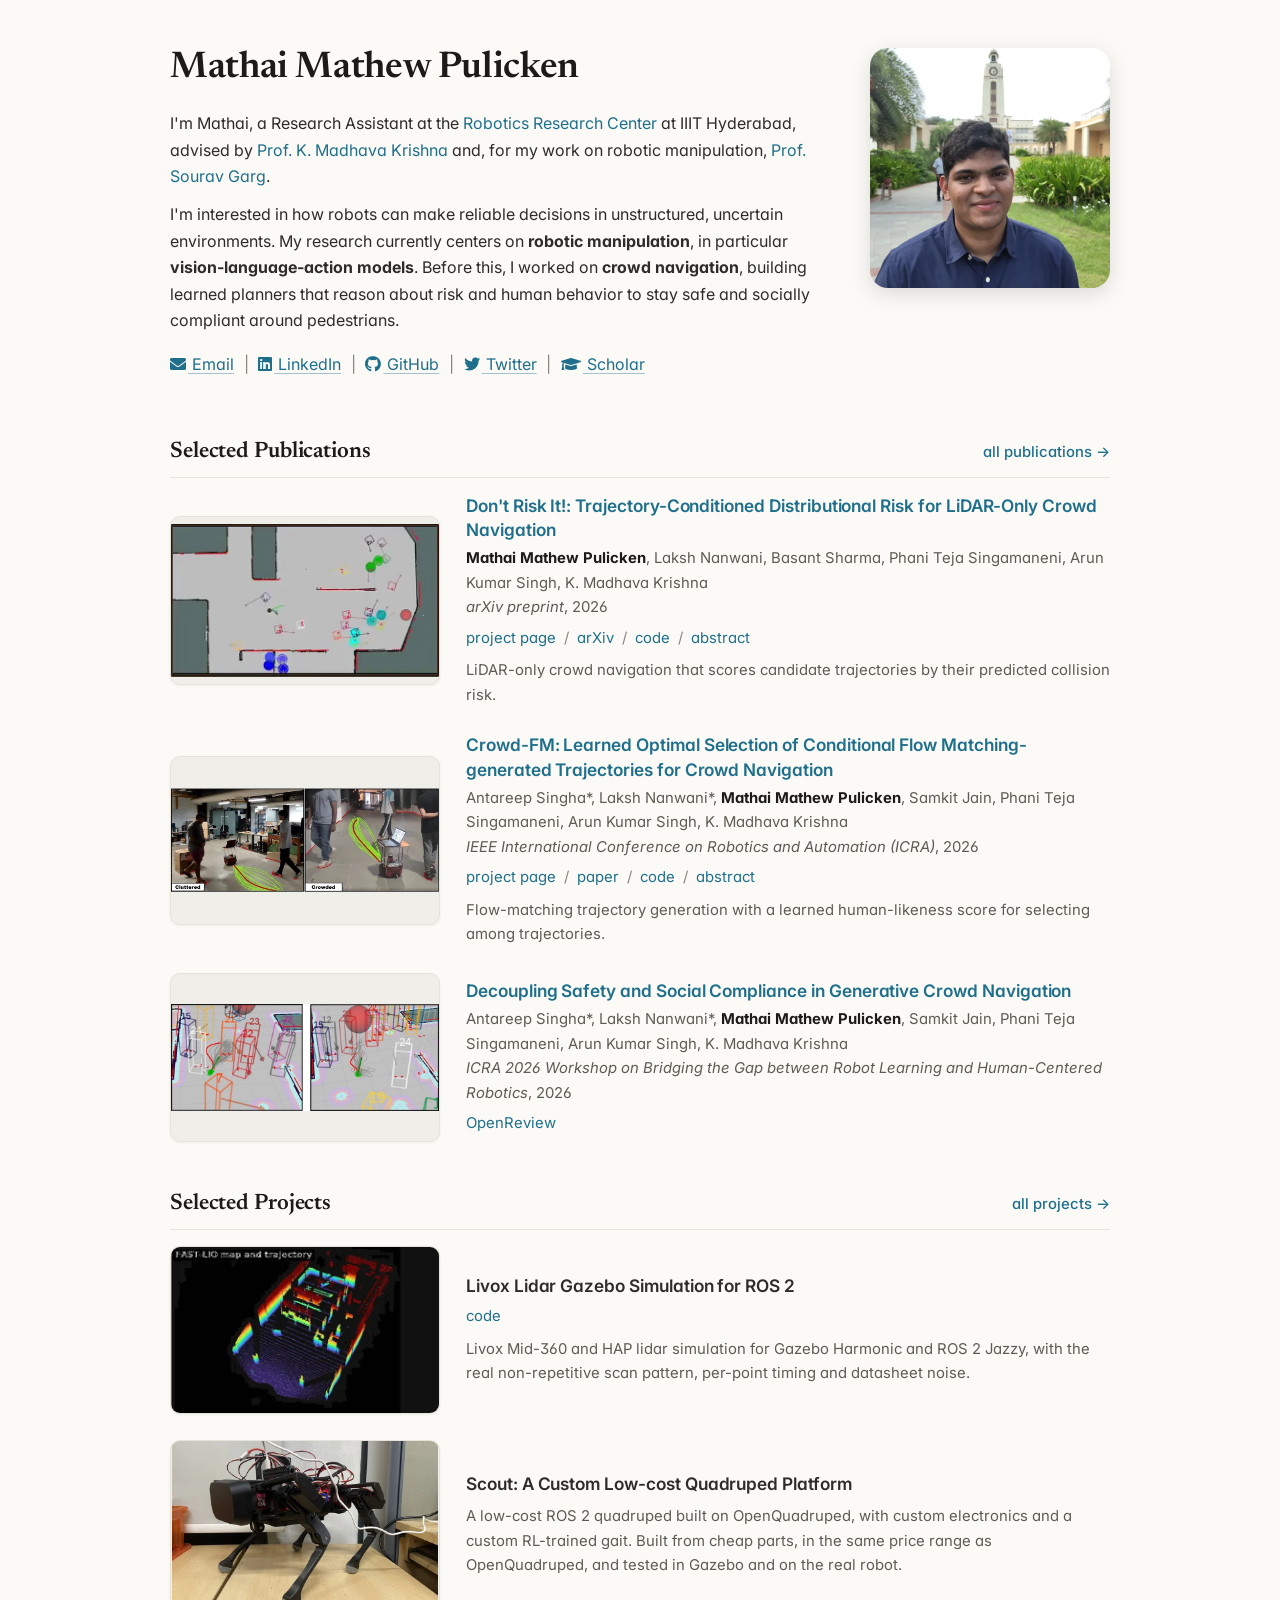
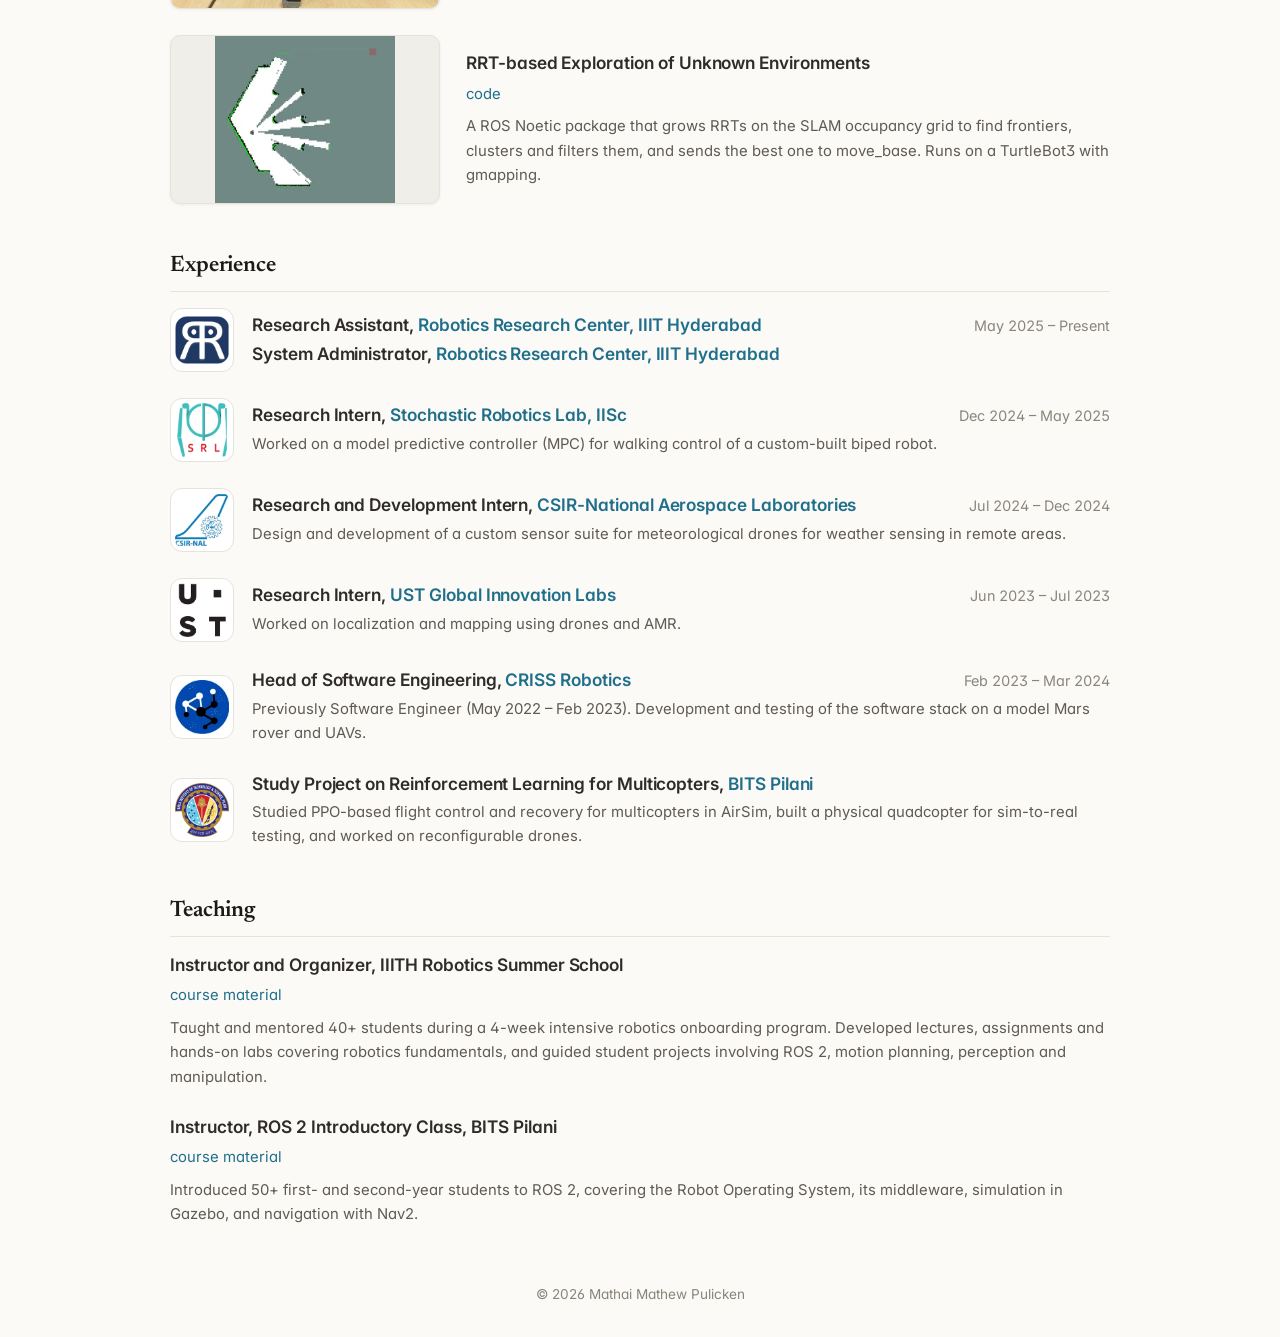
==== commit 687446ff: "Style" ====
--- a/index.html
+++ b/index.html
@@ -5,11 +5,14 @@
   <meta name="viewport" content="width=device-width, initial-scale=1">
   <title>Mathai Mathew Pulicken</title>
   <meta name="description" content="Mathai Mathew Pulicken, Research Assistant at the Robotics Research Center, IIIT Hyderabad.">
-  <meta name="theme-color" content="#fdfcf9">
+  <meta name="theme-color" content="#fbfaf7">
+  <link rel="preconnect" href="https://fonts.googleapis.com">
+  <link rel="preconnect" href="https://fonts.gstatic.com" crossorigin>
+  <link rel="stylesheet" href="https://fonts.googleapis.com/css2?family=Inter:wght@400;500;600&family=Newsreader:opsz,wght@6..72,500;6..72,600&display=swap">
   <link rel="stylesheet" href="https://cdnjs.cloudflare.com/ajax/libs/font-awesome/5.15.4/css/all.min.css">
   <link rel="icon" type="image/svg+xml" href="favicon.svg">
   <link rel="icon" href="favicon.ico" sizes="48x48 32x32 16x16">
-  <link rel="stylesheet" href="style.css?v=18">
+  <link rel="stylesheet" href="style.css?v=22">
 </head>
 <body>
 
@@ -37,6 +40,8 @@
         <span class="sep">|</span>
         <a href="https://github.com/mathaimp"><i class="fab fa-github"></i> GitHub</a>
         <span class="sep">|</span>
+        <a href="https://x.com/mathewp8616"><i class="fab fa-twitter"></i> Twitter</a>
+        <span class="sep">|</span>
         <a href="https://scholar.google.com/citations?user=HgS-NVwAAAAJ"><i class="fas fa-graduation-cap"></i> Scholar</a>
       </p>
     </div>
@@ -124,6 +129,7 @@
         <img class="logo" src="assets/logos/rrc.webp" alt="Robotics Research Center logo" loading="lazy">
         <div class="body">
           <div class="exp-head"><div class="title">Research Assistant, <a href="https://robotics.iiit.ac.in/">Robotics Research Center, IIIT Hyderabad</a></div><span class="date">May 2025 – Present</span></div>
+          <div class="exp-head"><div class="title">System Administrator, <a href="https://robotics.iiit.ac.in/">Robotics Research Center, IIIT Hyderabad</a></div></div>
         </div>
       </li>
 
@@ -156,6 +162,14 @@
         <div class="body">
           <div class="exp-head"><div class="title">Head of Software Engineering, <a href="https://criss-robotics.in/">CRISS Robotics</a></div><span class="date">Feb 2023 – Mar 2024</span></div>
           <p class="summary">Previously Software Engineer (May 2022 – Feb 2023). Development and testing of the software stack on a model Mars rover and UAVs.</p>
+        </div>
+      </li>
+
+      <li class="entry has-logo">
+        <img class="logo" src="assets/logos/bits.webp" alt="BITS Pilani logo" loading="lazy">
+        <div class="body">
+          <div class="exp-head"><div class="title">Study Project on Reinforcement Learning for Multicopters, <a href="https://www.bits-pilani.ac.in/">BITS Pilani</a></div></div>
+          <p class="summary">Studied PPO-based flight control and recovery for multicopters in AirSim, built a physical quadcopter for sim-to-real testing, and worked on reconfigurable drones.</p>
         </div>
       </li>
 
--- a/style.css
+++ b/style.css
@@ -1,15 +1,17 @@
 :root {
-  --bg: #fdfcf9;
-  --text: #333;
-  --heading: #222;
-  --muted: #777;
-  --muted-2: #666;
-  --thumb-bg: #f4f3ef;
-  --rule: #e8e6e0;
-  --link: #1772d0;
-  --link-hover: #f09228;
-  --pill-bg: #f0f8ff;
-  --pill-border: #cfe3f7;
+  --bg: #fbfaf7;
+  --text: #2e2b28;
+  --heading: #1d1b19;
+  --muted: #8a857c;
+  --muted-2: #5f5a53;
+  --thumb-bg: #f0eee8;
+  --rule: #e7e3da;
+  --link: #1f6f8b;
+  --link-hover: #c2561f;
+  --pill-bg: #eef6f9;
+  --pill-border: #cfe3ea;
+  --serif: "Newsreader", "Iowan Old Style", "Palatino Linotype", Georgia, serif;
+  --sans: "Inter", system-ui, -apple-system, "Segoe UI", Roboto, Arial, sans-serif;
 }
 
 * { box-sizing: border-box; }
@@ -18,7 +20,7 @@
   margin: 0;
   background: var(--bg);
   color: var(--text);
-  font-family: Arial, "Helvetica Neue", Helvetica, "Liberation Sans", sans-serif;
+  font-family: var(--sans);
   font-size: 16px;
   line-height: 1.6;
   -webkit-font-smoothing: antialiased;
@@ -111,3 +113,21 @@
 .subpage .lede { margin: 0 0 28px; }
 .back { margin: 24px 0 0; font-size: .95rem; }
 .subpage h2 { margin-top: 16px; }
+
+/* ---- visual refresh: serif headings, Inter body, indigo accent ---- */
+body { font-size: 16px; line-height: 1.65; font-feature-settings: "cv11", "ss01"; }
+h1, h2, .topbar-inner a { font-family: var(--serif); }
+h1 { font-size: clamp(1.8rem, 1.4rem + 1.6vw, 2.3rem); font-weight: 600; letter-spacing: -.01em; line-height: 1.15; }
+h2 { font-size: 1.4rem; font-weight: 600; letter-spacing: -.005em; }
+.subpage h2 { font-size: 1.9rem; }
+.topbar-inner a { font-size: 1.15rem; font-weight: 600; letter-spacing: -.005em; }
+.title { font-weight: 600; letter-spacing: -.003em; }
+.photo { border-radius: 18px; box-shadow: 0 6px 20px rgba(40, 30, 20, .14); }
+.thumb { border-radius: 10px; border: 1px solid var(--rule); box-shadow: 0 1px 3px rgba(40, 30, 20, .06); }
+.logo { border-radius: 12px; }
+.links a { text-decoration-color: color-mix(in srgb, var(--link) 40%, transparent); text-underline-offset: 3px; }
+.section-head, .topbar { border-bottom-color: var(--rule); }
+.section-head .all { font-weight: 500; }
+.exp-head .date { font-variant-numeric: tabular-nums; }
+footer { color: var(--muted); }
+.exp-head + .exp-head { margin-top: 4px; }
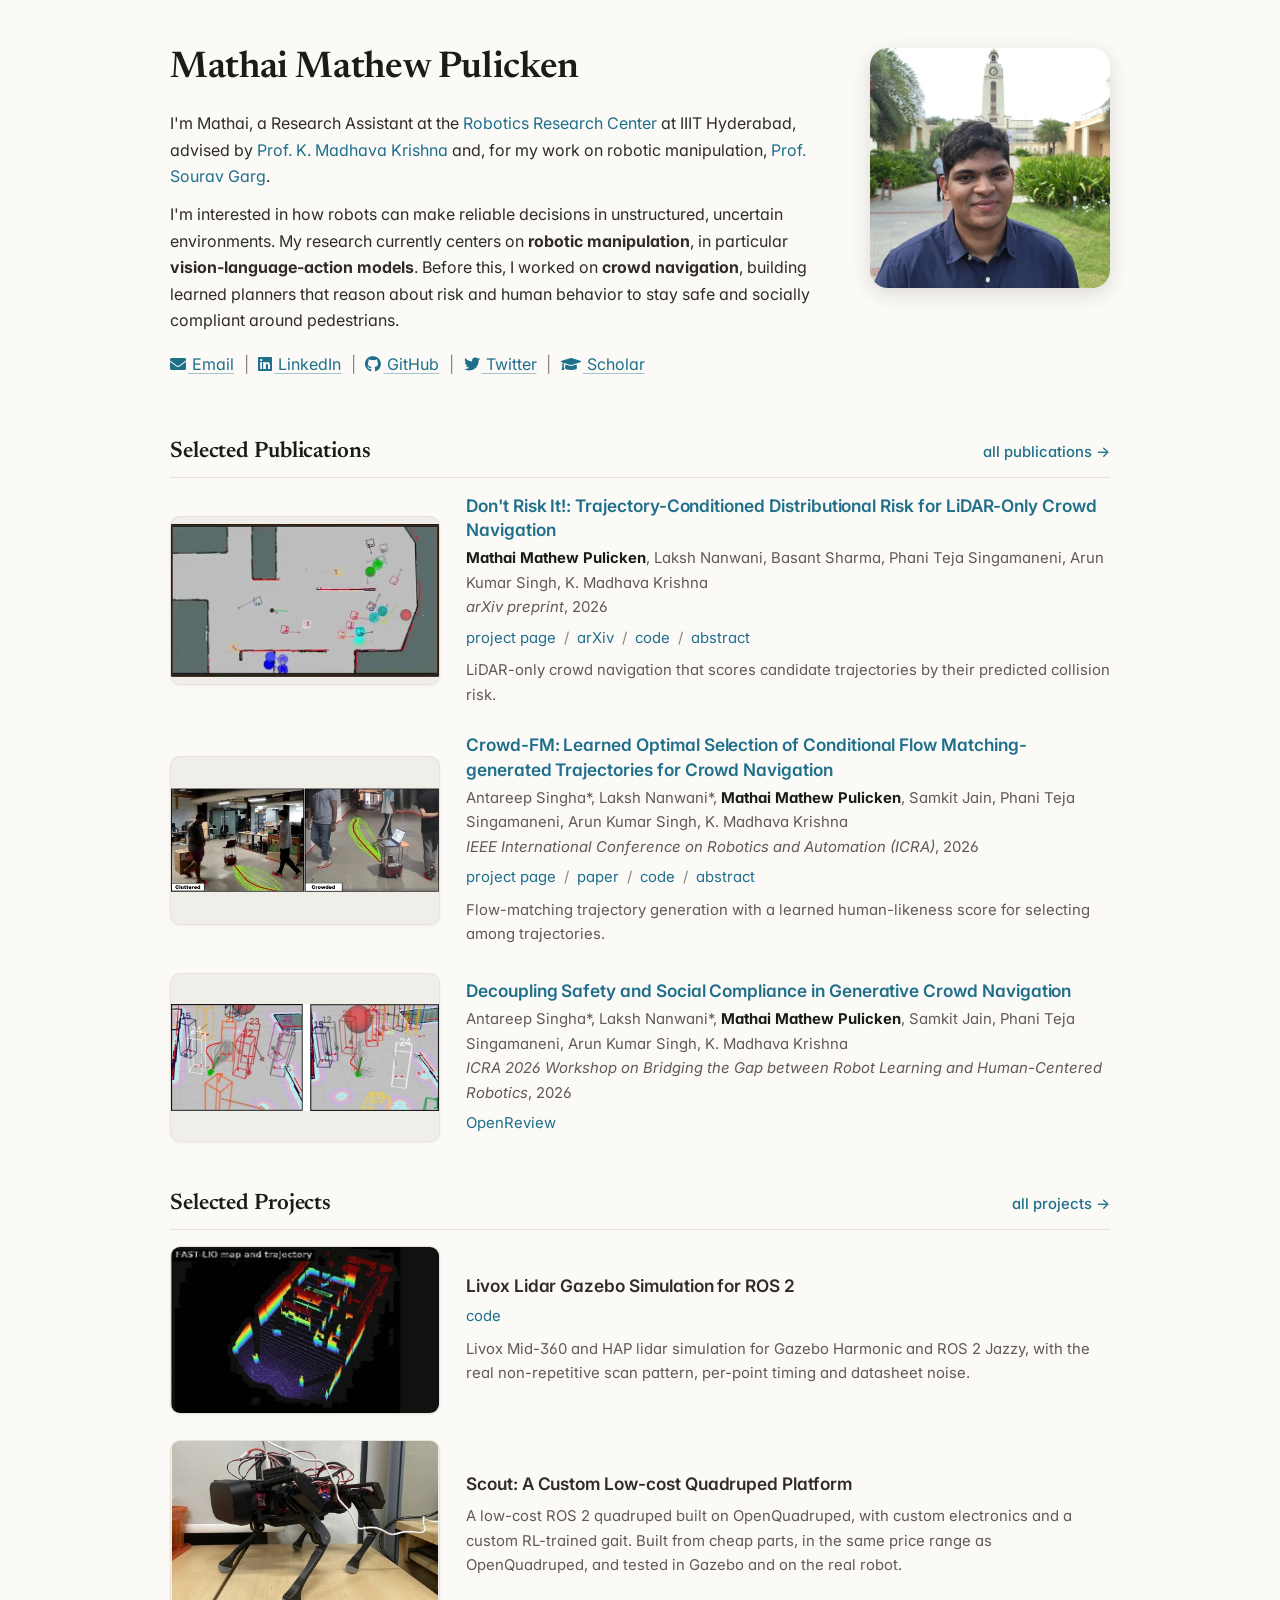
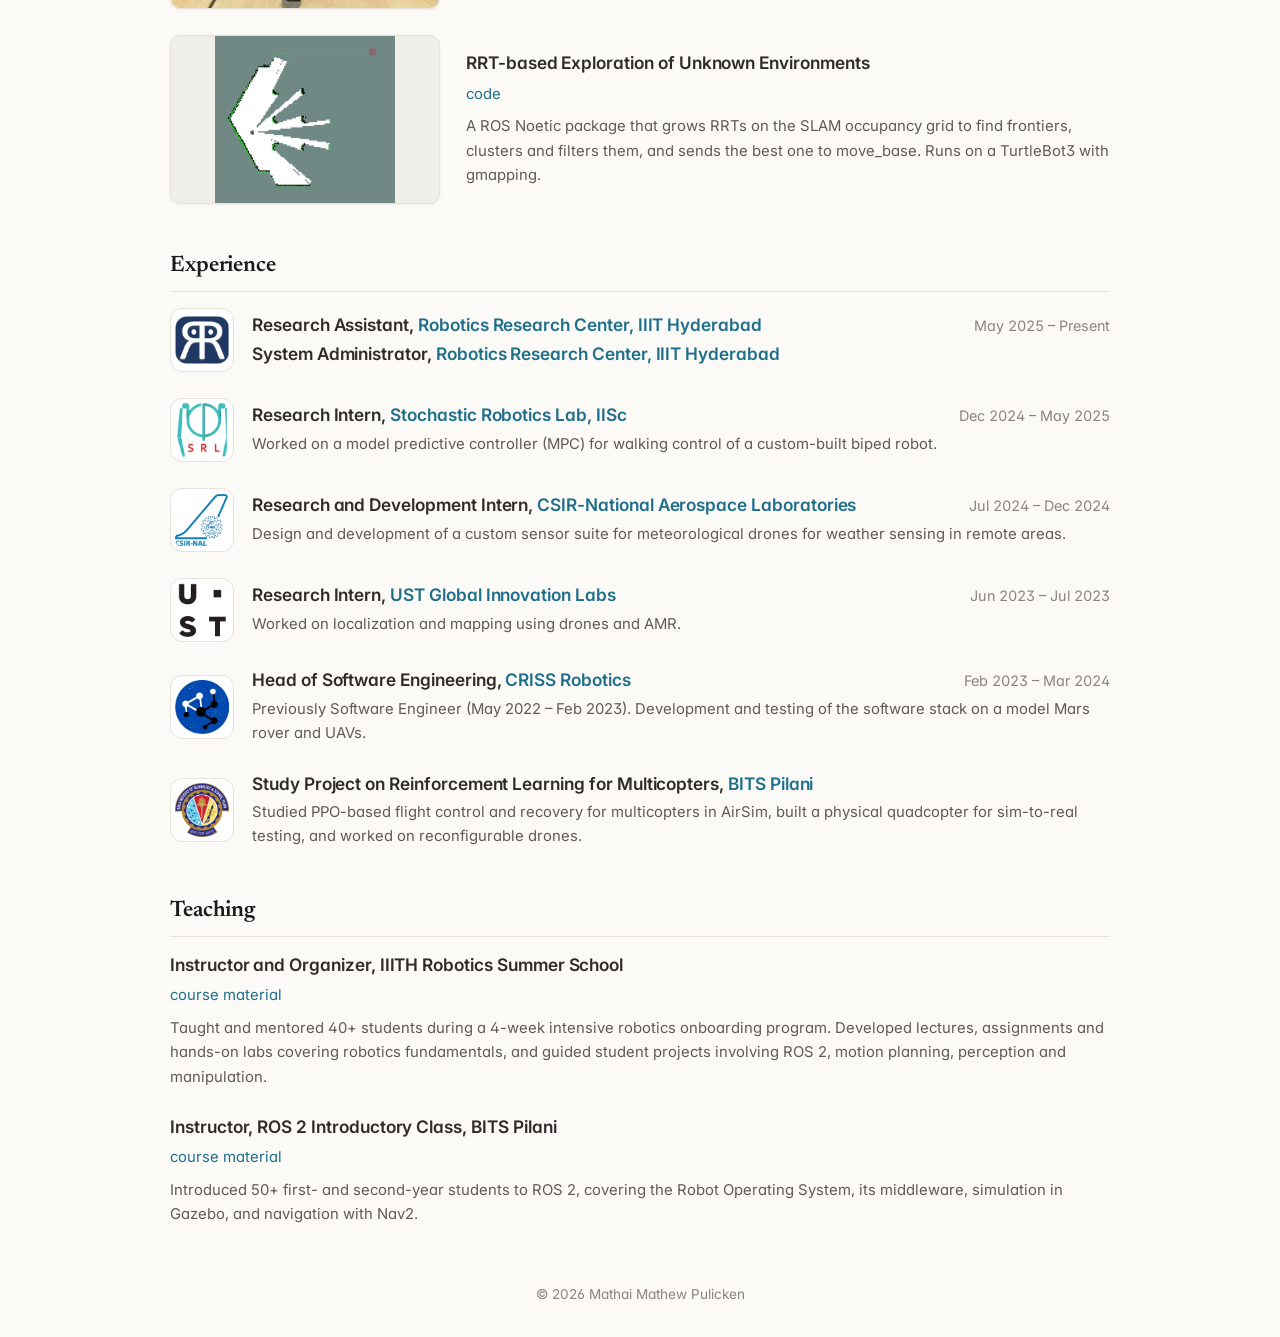
==== commit 4cae3331: "Change favicon" ====
--- a/index.html
+++ b/index.html
@@ -12,7 +12,8 @@
   <link rel="stylesheet" href="https://cdnjs.cloudflare.com/ajax/libs/font-awesome/5.15.4/css/all.min.css">
   <link rel="icon" type="image/svg+xml" href="favicon.svg">
   <link rel="icon" href="favicon.ico" sizes="48x48 32x32 16x16">
-  <link rel="stylesheet" href="style.css?v=22">
+  <link rel="apple-touch-icon" href="apple-touch-icon.png">
+  <link rel="stylesheet" href="style.css?v=23">
 </head>
 <body>
 
--- a/style.css
+++ b/style.css
@@ -68,7 +68,7 @@
 footer { margin-top: 56px; color: var(--muted); font-size: .85rem; text-align: center; }
 
 @media (max-width: 640px) {
-  .profile { flex-direction: column-reverse; align-items: center; gap: 24px; }
+  .profile { flex-direction: column; align-items: center; gap: 24px; }
   .photo { width: 180px; height: 180px; }
   .about { width: 100%; }
 }
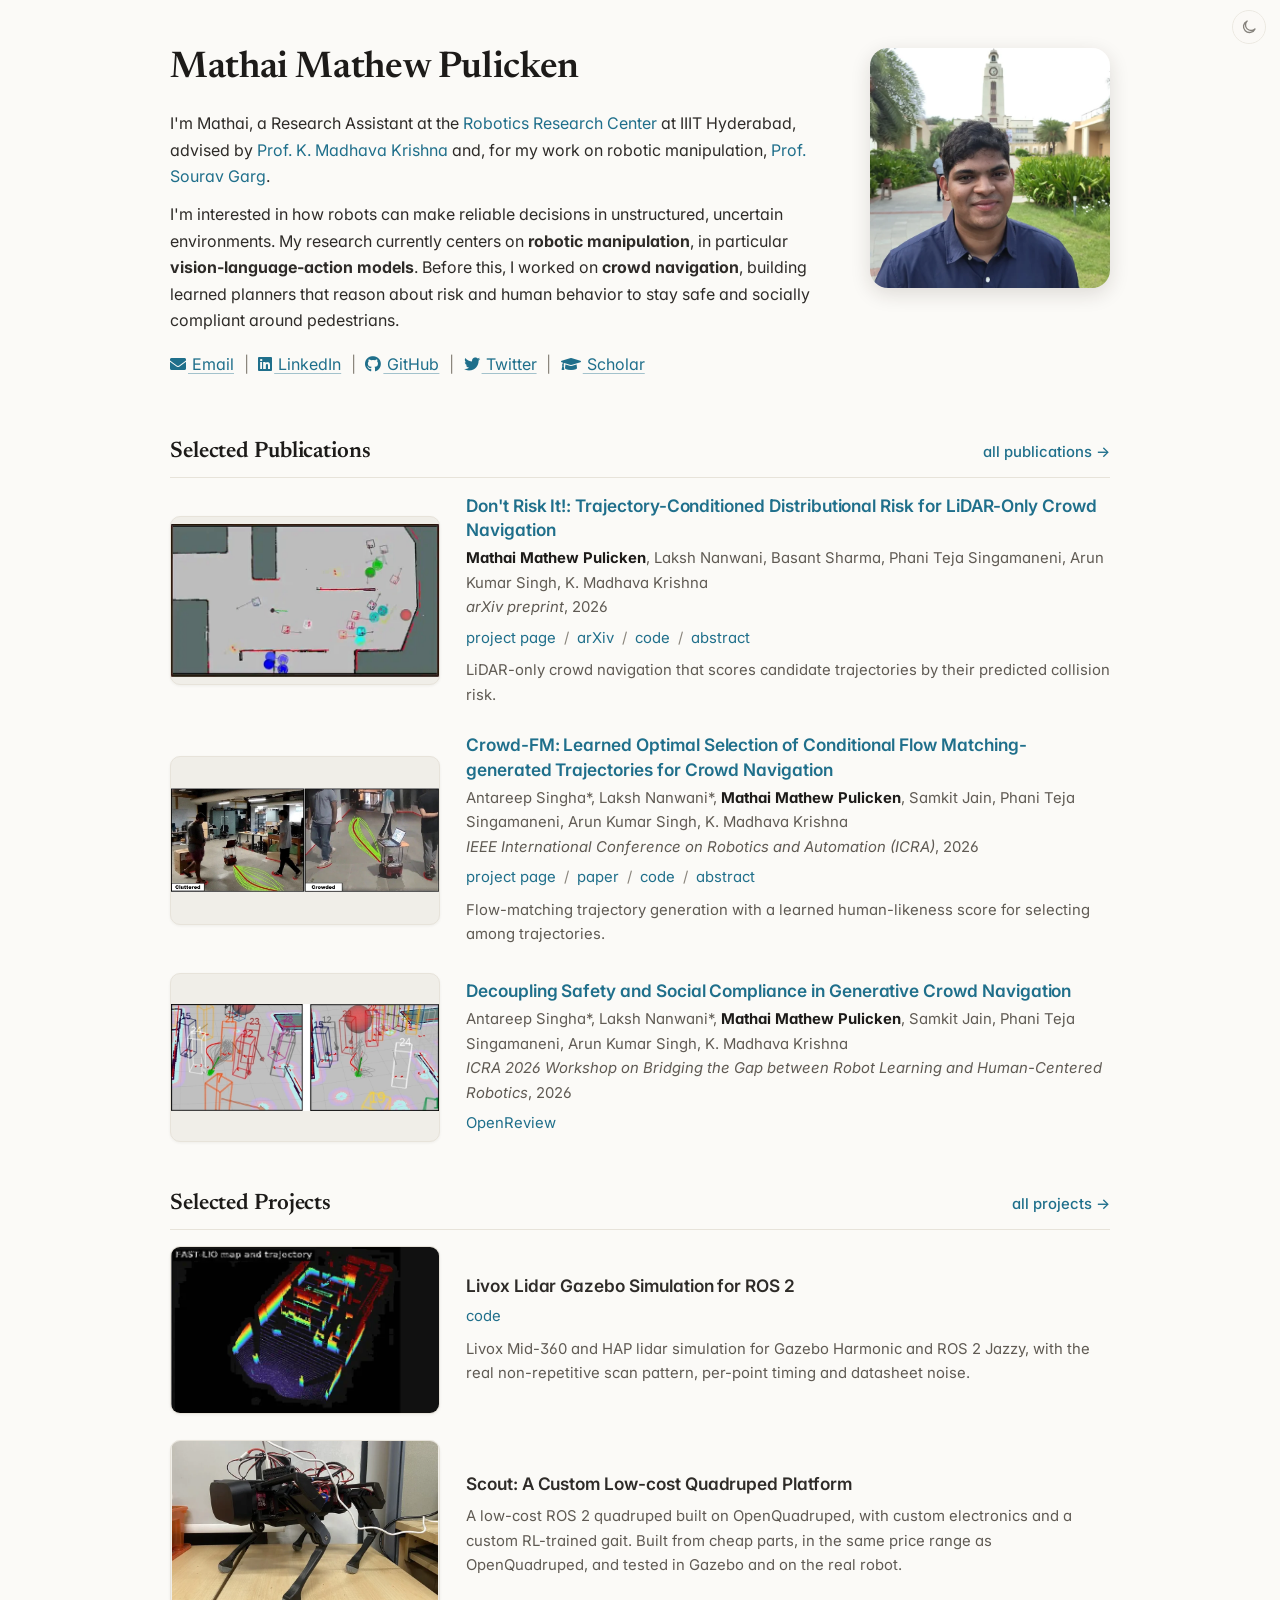
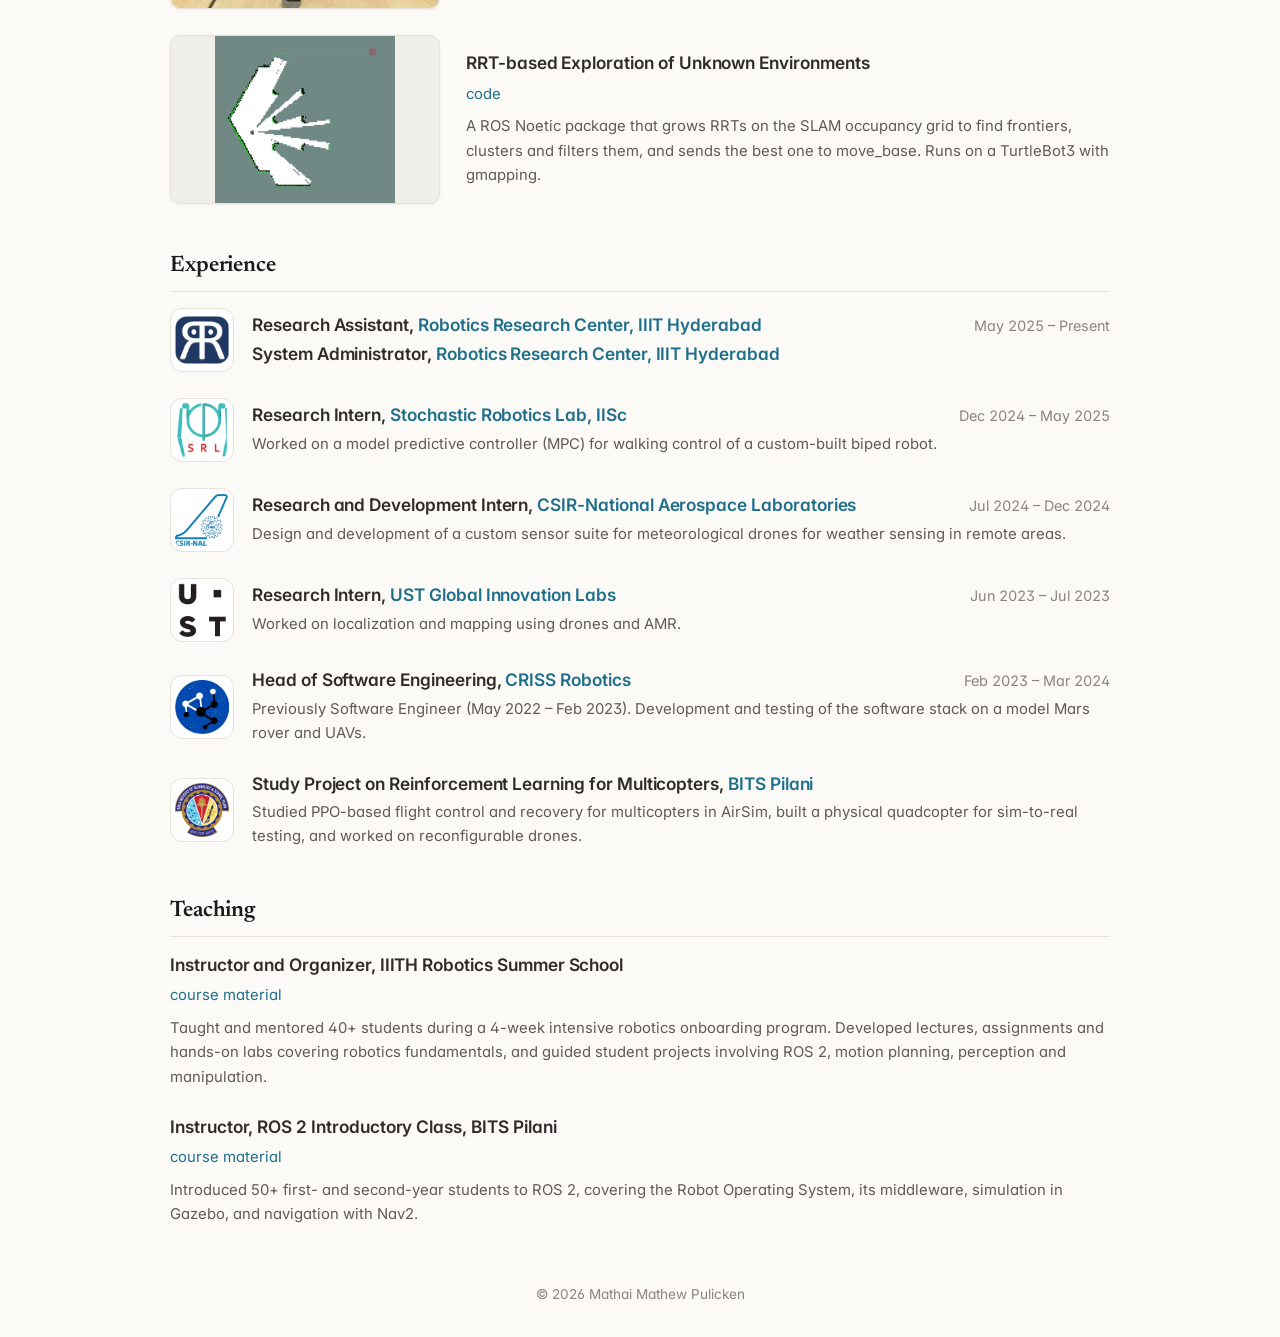
==== commit 016ad91f: "Added easter eggs" ====
--- a/index.html
+++ b/index.html
@@ -13,14 +13,15 @@
   <link rel="icon" type="image/svg+xml" href="favicon.svg">
   <link rel="icon" href="favicon.ico" sizes="48x48 32x32 16x16">
   <link rel="apple-touch-icon" href="apple-touch-icon.png">
-  <link rel="stylesheet" href="style.css?v=23">
+  <script>try{if(localStorage.getItem("theme")==="dark")document.documentElement.setAttribute("data-theme","dark")}catch(e){}</script>
+  <link rel="stylesheet" href="style.css?v=26">
 </head>
 <body>
 
 <main class="container">
 
   <header class="profile">
-    <img class="photo" src="assets/prof_pic.webp" alt="Photo of Mathai Mathew Pulicken" width="240" height="240">
+    <div class="photo-wrap"><img class="photo" src="assets/prof_pic.webp" alt="Photo of Mathai Mathew Pulicken" width="240" height="240"></div>
     <div class="about">
       <h1>Mathai Mathew Pulicken</h1>
       <p>
@@ -210,5 +211,8 @@
     });
   });
 </script>
+<script src="lidar.js" defer></script>
+<script src="theme.js" defer></script>
+<script src="eggs.js" defer></script>
 </body>
 </html>
--- a/style.css
+++ b/style.css
@@ -131,3 +131,100 @@
 .exp-head .date { font-variant-numeric: tabular-nums; }
 footer { color: var(--muted); }
 .exp-head + .exp-head { margin-top: 4px; }
+
+/* 404 page */
+.lost {
+  min-height: calc(100vh - 60px); padding: 32px 30px 72px;
+  display: flex; flex-direction: column; align-items: center; justify-content: center;
+  text-align: center;
+}
+.lost-shade { display: block; width: 150px; height: auto; margin-bottom: 16px; }
+.lost-code {
+  margin: 0; font-family: var(--serif); font-weight: 600; line-height: 1;
+  font-size: clamp(4rem, 2.5rem + 6vw, 7rem); letter-spacing: -.02em; color: var(--heading);
+}
+.lost-line { margin: 12px 0 0; font-family: var(--serif); font-size: 1.9rem; font-weight: 500; color: var(--muted-2); }
+.lost-back { margin-top: 28px; font-size: 1.05rem; font-weight: 500; }
+.lost-credit { margin: 40px 0 0; font-size: .8rem; color: var(--muted); }
+.lost-credit a { color: inherit; text-decoration: underline; text-underline-offset: 2px; }
+@media (max-width: 640px) {
+  .lost-shade { width: 120px; }
+  .lost-line { font-size: 1.5rem; }
+}
+
+/* double-click the photo (see lidar.js) */
+.photo-wrap { position: relative; flex-shrink: 0; line-height: 0; touch-action: manipulation; -webkit-user-select: none; user-select: none; }
+.photo-wrap .photo { display: block; }
+.lidar-canvas {
+  position: absolute; inset: 0; width: 100%; height: 100%;
+  border-radius: 18px; cursor: pointer;
+}
+
+/* ---- theme toggle and the dark theme (see theme.js) ---- */
+
+.theme-toggle {
+  position: fixed; top: 10px; right: 14px; z-index: 60;
+  width: 34px; height: 34px; padding: 0;
+  display: flex; align-items: center; justify-content: center;
+  color: var(--muted-2); background: color-mix(in srgb, var(--bg) 88%, transparent);
+  border: 1px solid var(--rule); border-radius: 50%;
+  opacity: .75; cursor: pointer;
+  transition: opacity .2s, color .2s, border-color .2s;
+}
+.theme-toggle:hover, .theme-toggle:focus-visible { opacity: 1; color: var(--link-hover); }
+html.theme-anim, html.theme-anim * {
+  transition: background-color .3s, color .3s, border-color .3s, box-shadow .3s !important;
+}
+
+/* Dark: Hallownest after dark. Deep blue-black, bone-white headings,
+   pale soul-blue links, a warm lumafly-orange on hover. */
+html[data-theme="dark"] {
+  color-scheme: dark;
+  --bg: #0d1018;
+  --text: #c9d1e3;
+  --heading: #eef1f8;
+  --muted: #7d88a6;
+  --muted-2: #a3aec8;
+  --thumb-bg: #151a28;
+  --rule: #232a3e;
+  --link: #9db9f2;
+  --link-hover: #f2a65a;
+  --pill-bg: #141a2b;
+  --pill-border: #2a3350;
+}
+html[data-theme="dark"] ::selection { background: rgba(157, 185, 242, .3); }
+html[data-theme="dark"] .photo { box-shadow: 0 6px 26px rgba(0, 0, 0, .55), 0 0 0 1px rgba(157, 185, 242, .12); }
+html[data-theme="dark"] .photo,
+html[data-theme="dark"] .thumb img { filter: brightness(.92); }
+html[data-theme="dark"] .thumb { box-shadow: none; }
+html[data-theme="dark"] .logo { background: #e6e8ee; border-color: #232a3e; }
+/* the black shade sprite would vanish on a dark page, so give it a soft glow */
+html[data-theme="dark"] .lost-shade { filter: drop-shadow(0 0 14px rgba(157, 185, 242, .45)); }
+
+/* hidden touches (see eggs.js) */
+.sr-only {
+  position: absolute; width: 1px; height: 1px; margin: -1px; padding: 0;
+  overflow: hidden; clip: rect(0, 0, 0, 0); white-space: nowrap; border: 0;
+}
+.sudo-toast {
+  position: fixed; left: 16px; bottom: 16px; z-index: 80;
+  max-width: min(520px, calc(100vw - 32px)); padding: 12px 14px; border-radius: 8px;
+  background: #0d1018; color: #c9d1e3; border: 1px solid #2a3350;
+  font: .85rem/1.5 ui-monospace, "SFMono-Regular", Menlo, Consolas, monospace;
+  box-shadow: 0 6px 24px rgba(0, 0, 0, .35);
+  opacity: 0; transform: translateY(6px); pointer-events: none;
+  transition: opacity .25s, transform .25s;
+}
+.sudo-toast.on { opacity: 1; transform: translateY(0); }
+.sudo-err { color: #f2a65a; }
+.ros-log {
+  display: block; font: 400 clamp(.78rem, .62rem + .55vw, 1rem)/1.5 ui-monospace, "SFMono-Regular", Menlo, Consolas, monospace;
+  letter-spacing: 0; color: var(--muted-2); overflow-wrap: anywhere;
+}
+.ros-log::after { content: "\2588"; margin-left: 2px; color: var(--link); animation: ros-blink 1s steps(1) infinite; }
+.ros-log.ros-warn { color: var(--link-hover); }
+@keyframes ros-blink { 50% { opacity: 0; } }
+@media (prefers-reduced-motion: reduce) {
+  .ros-log::after { animation: none; }
+  .sudo-toast { transition: none; }
+}
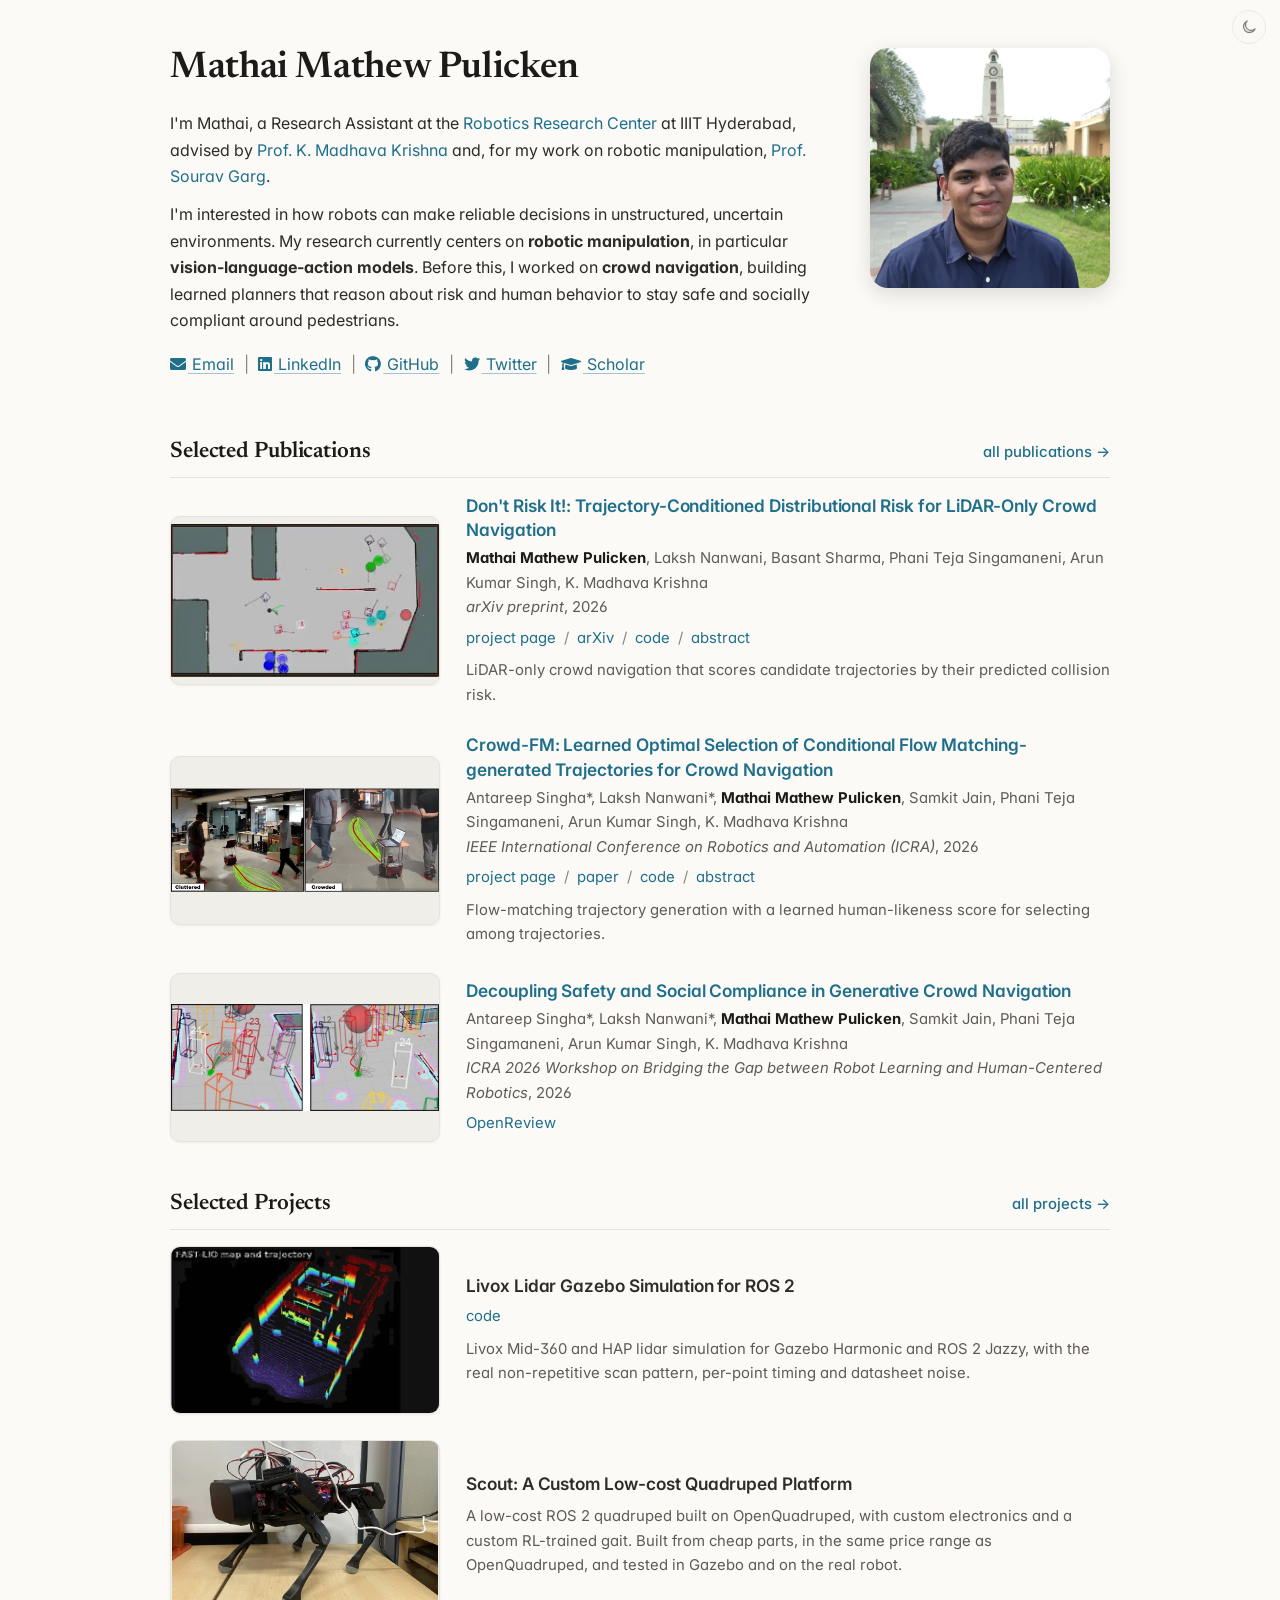
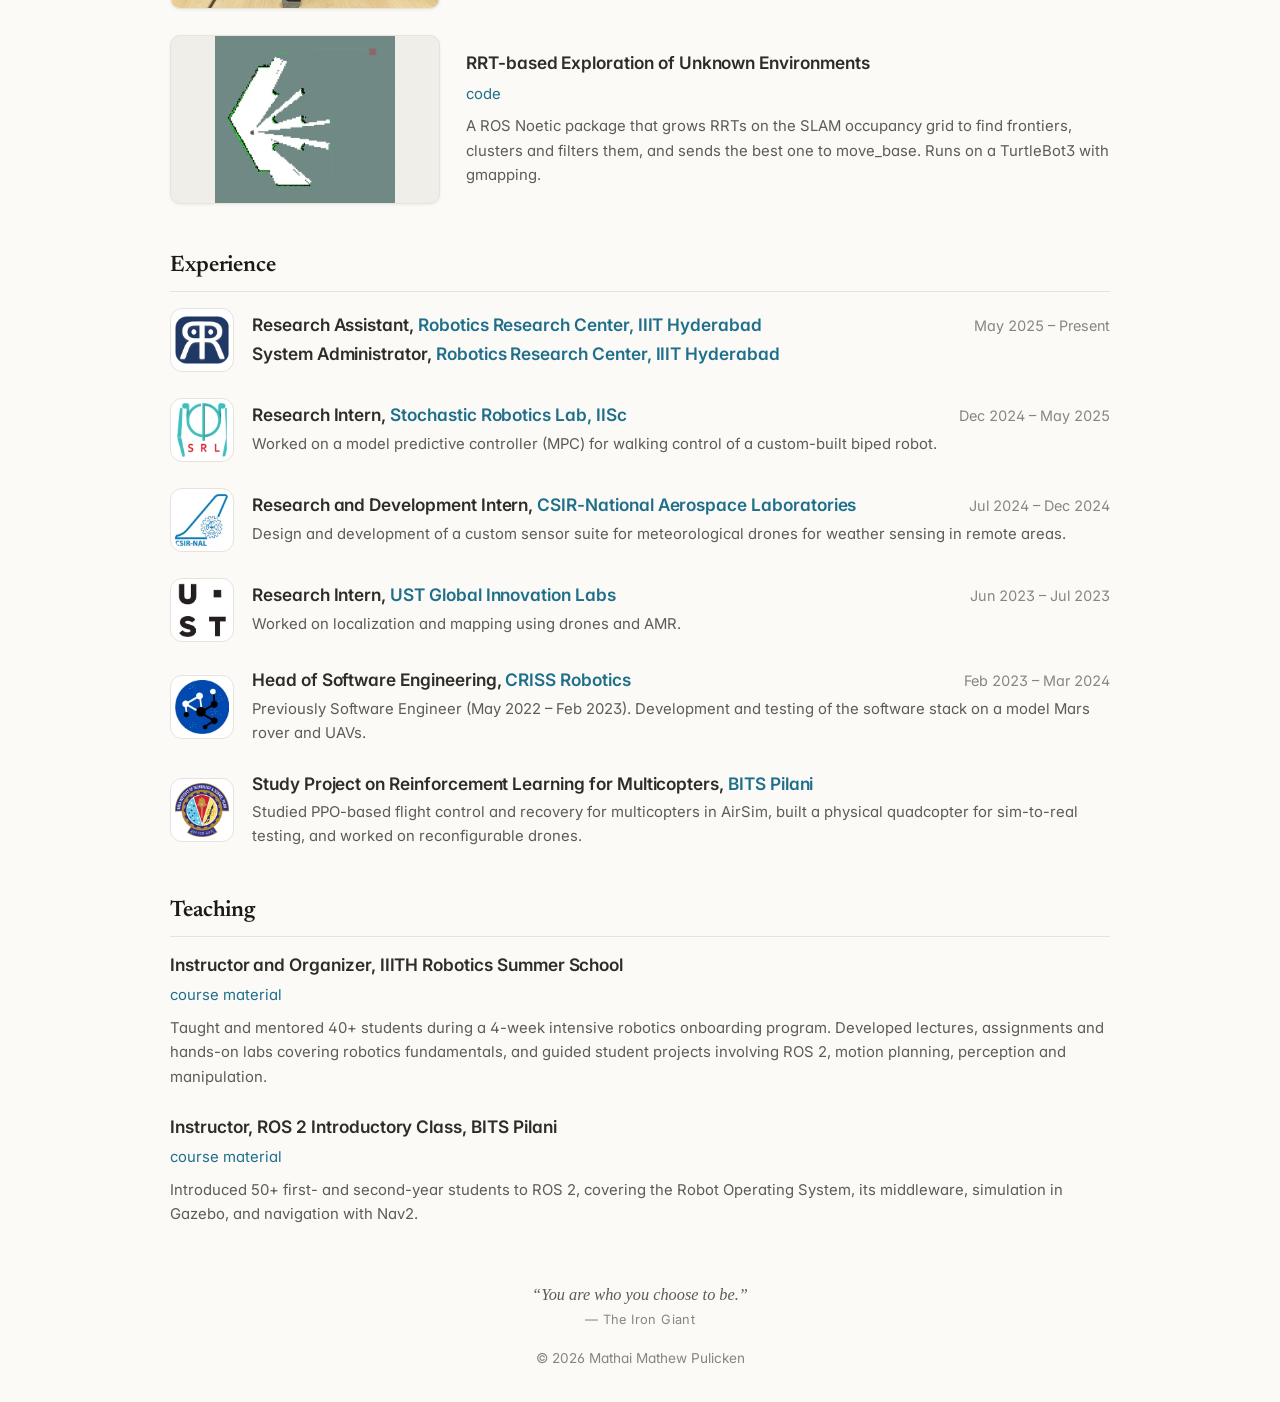
==== commit 9d78686b: "Added quotes" ====
--- a/index.html
+++ b/index.html
@@ -14,7 +14,7 @@
   <link rel="icon" href="favicon.ico" sizes="48x48 32x32 16x16">
   <link rel="apple-touch-icon" href="apple-touch-icon.png">
   <script>try{if(localStorage.getItem("theme")==="dark")document.documentElement.setAttribute("data-theme","dark")}catch(e){}</script>
-  <link rel="stylesheet" href="style.css?v=26">
+  <link rel="stylesheet" href="style.css?v=27">
 </head>
 <body>
 
@@ -214,5 +214,6 @@
 <script src="lidar.js" defer></script>
 <script src="theme.js" defer></script>
 <script src="eggs.js" defer></script>
+<script src="quotes.js" defer></script>
 </body>
 </html>
--- a/style.css
+++ b/style.css
@@ -228,3 +228,17 @@
   .ros-log::after { animation: none; }
   .sudo-toast { transition: none; }
 }
+
+/* footer quote (see quotes.js) */
+.footer-quote {
+  display: block; max-width: 46ch; margin: 0 auto 18px; padding: 0;
+  border: 0; background: none; cursor: pointer; text-align: center;
+  font: italic 500 1.02rem/1.5 var(--serif); color: var(--muted-2);
+  transition: color .2s;
+}
+.footer-quote:hover:not(:disabled) { color: var(--heading); }
+.footer-quote:disabled { cursor: default; }
+.footer-quote cite {
+  display: block; margin-top: 4px; font: 400 .8rem/1.4 var(--sans);
+  font-style: normal; letter-spacing: .03em; color: var(--muted);
+}
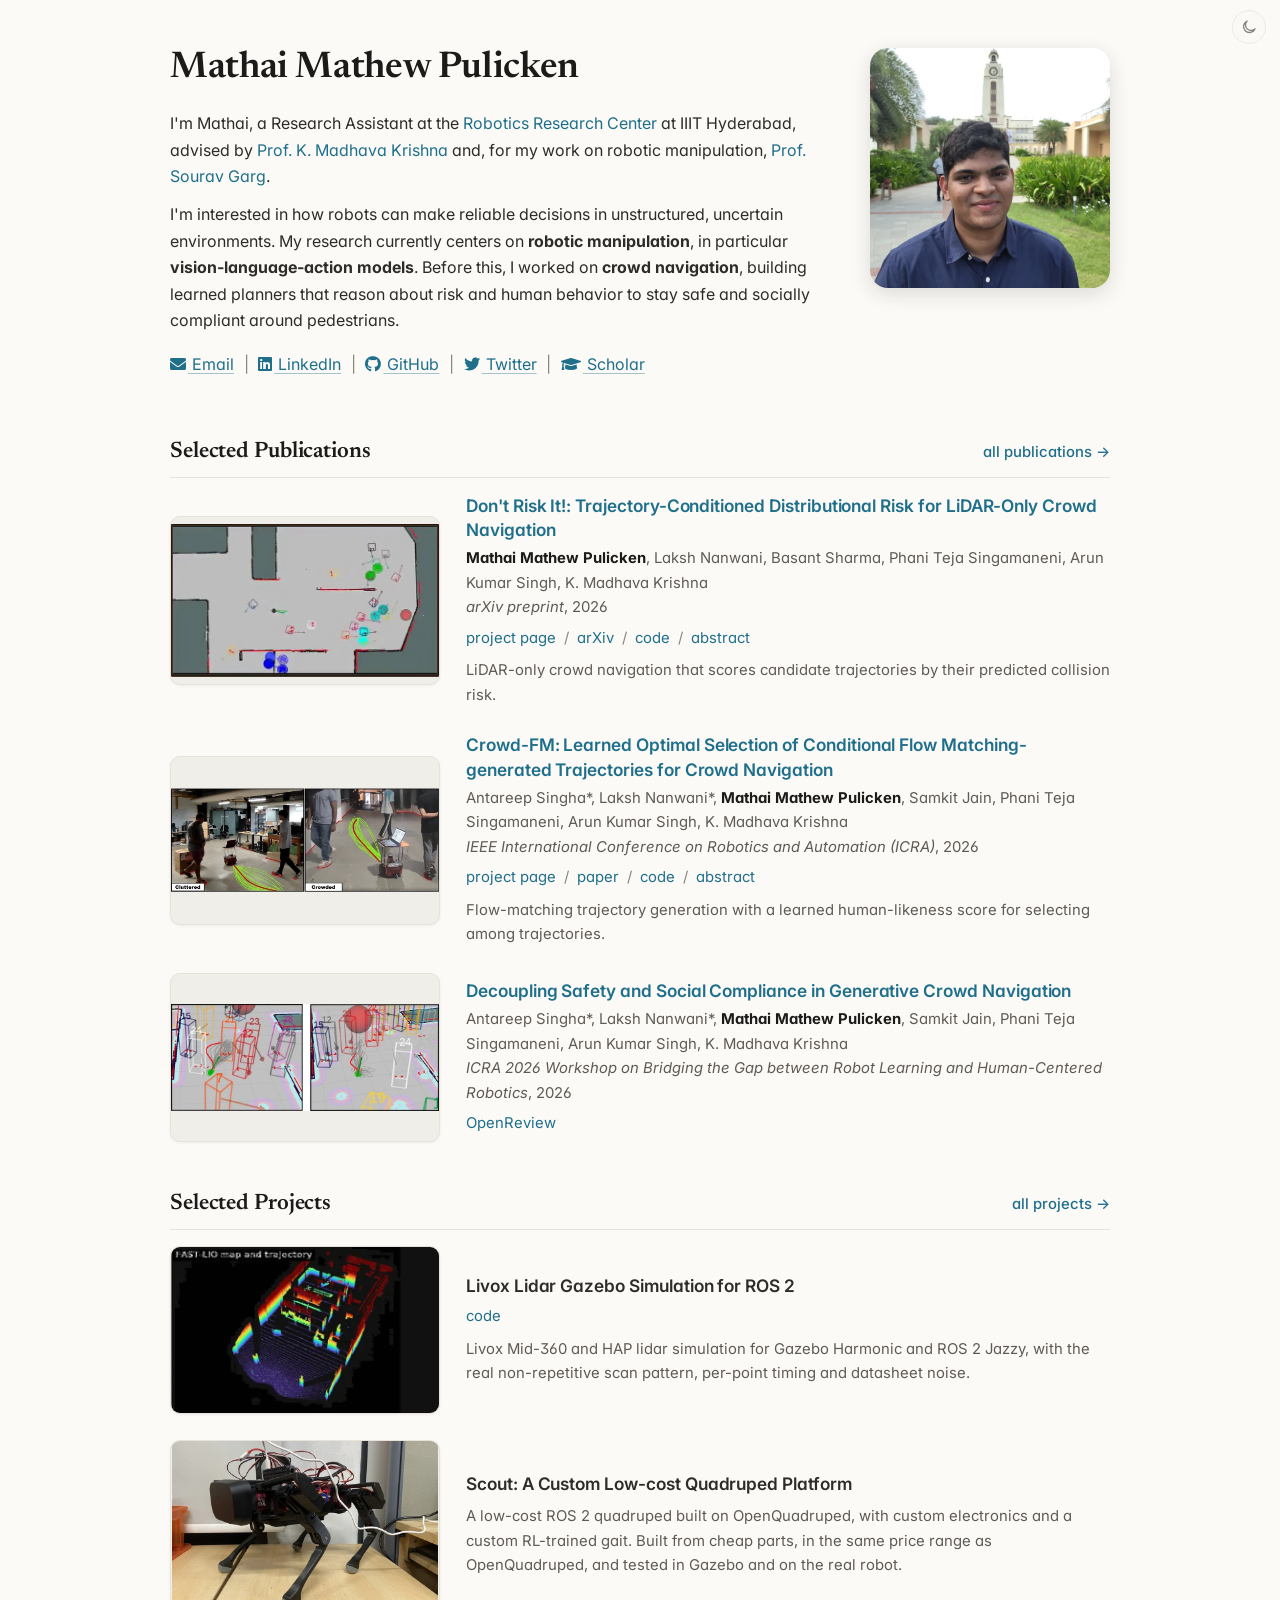
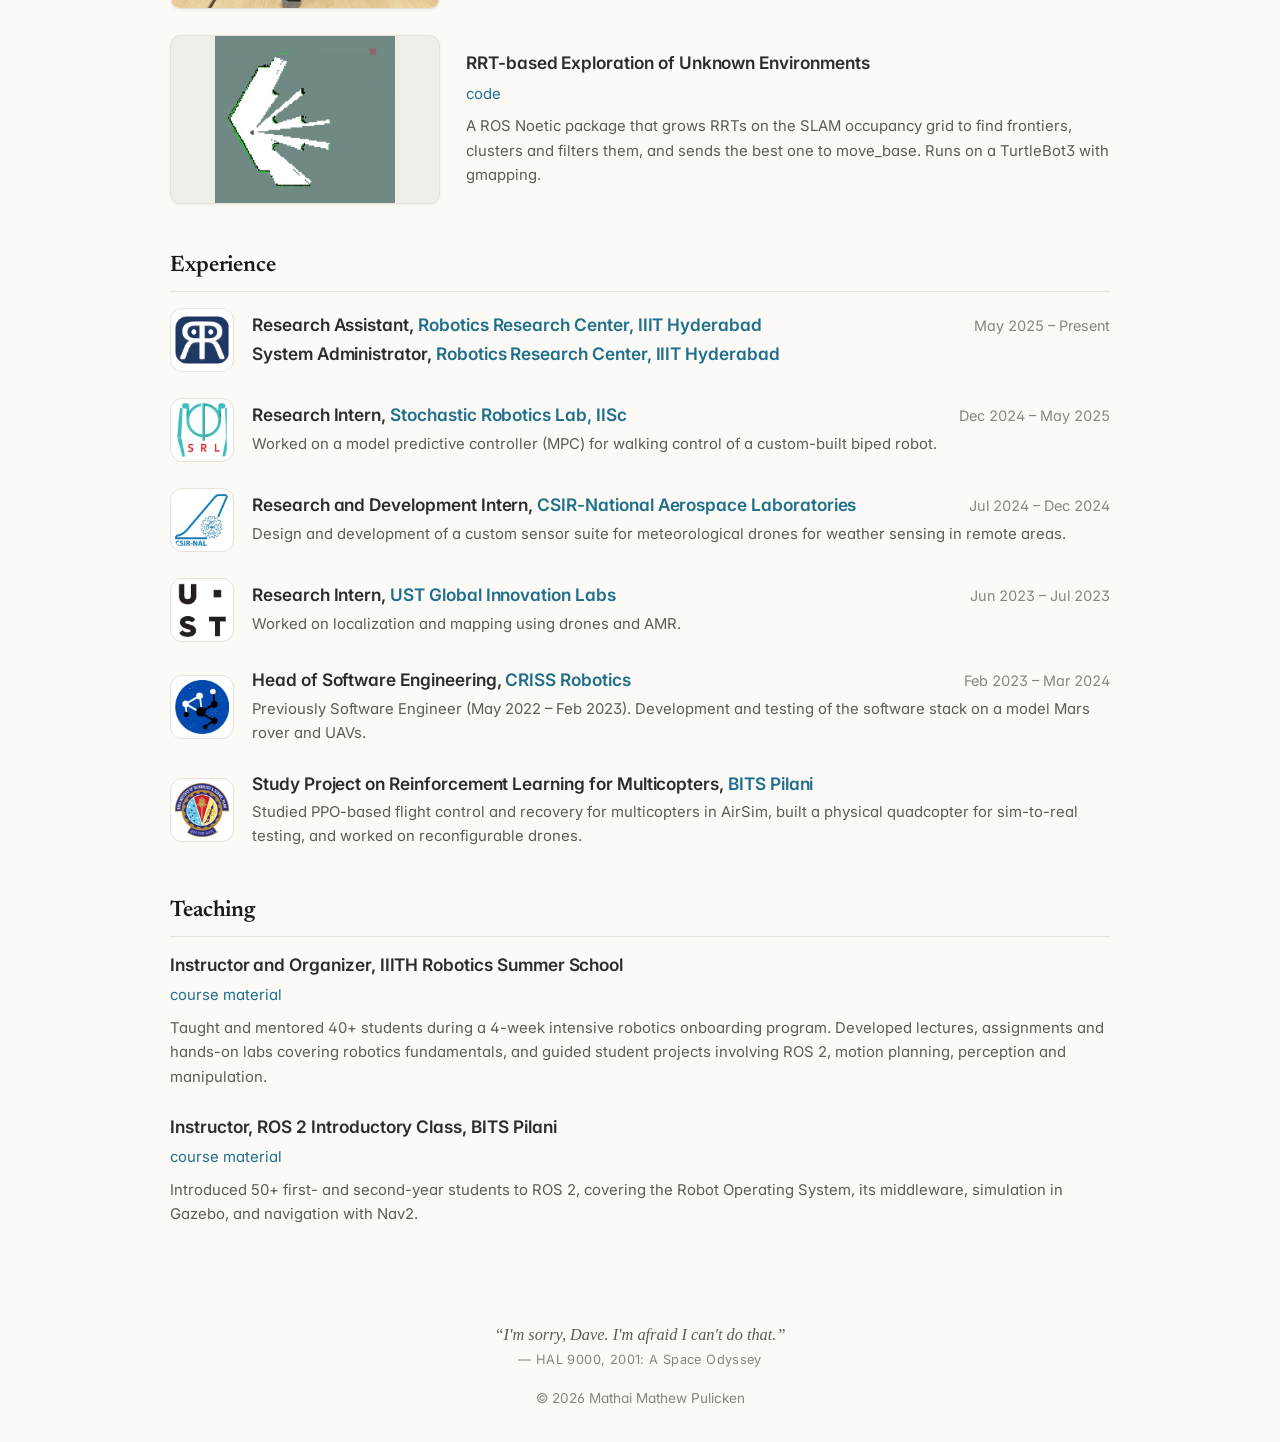
==== commit 1a21d3da: "Added project" ====
--- a/index.html
+++ b/index.html
@@ -14,7 +14,7 @@
   <link rel="icon" href="favicon.ico" sizes="48x48 32x32 16x16">
   <link rel="apple-touch-icon" href="apple-touch-icon.png">
   <script>try{if(localStorage.getItem("theme")==="dark")document.documentElement.setAttribute("data-theme","dark")}catch(e){}</script>
-  <link rel="stylesheet" href="style.css?v=27">
+  <link rel="stylesheet" href="style.css?v=28">
 </head>
 <body>
 
--- a/style.css
+++ b/style.css
@@ -65,7 +65,7 @@
 .abstract p { margin: 10px 0 0; font-size: .9rem; color: var(--muted-2); text-align: justify; hyphens: auto; }
 
 
-footer { margin-top: 56px; color: var(--muted); font-size: .85rem; text-align: center; }
+footer { margin-top: 96px; color: var(--muted); font-size: .85rem; text-align: center; }
 
 @media (max-width: 640px) {
   .profile { flex-direction: column; align-items: center; gap: 24px; }
